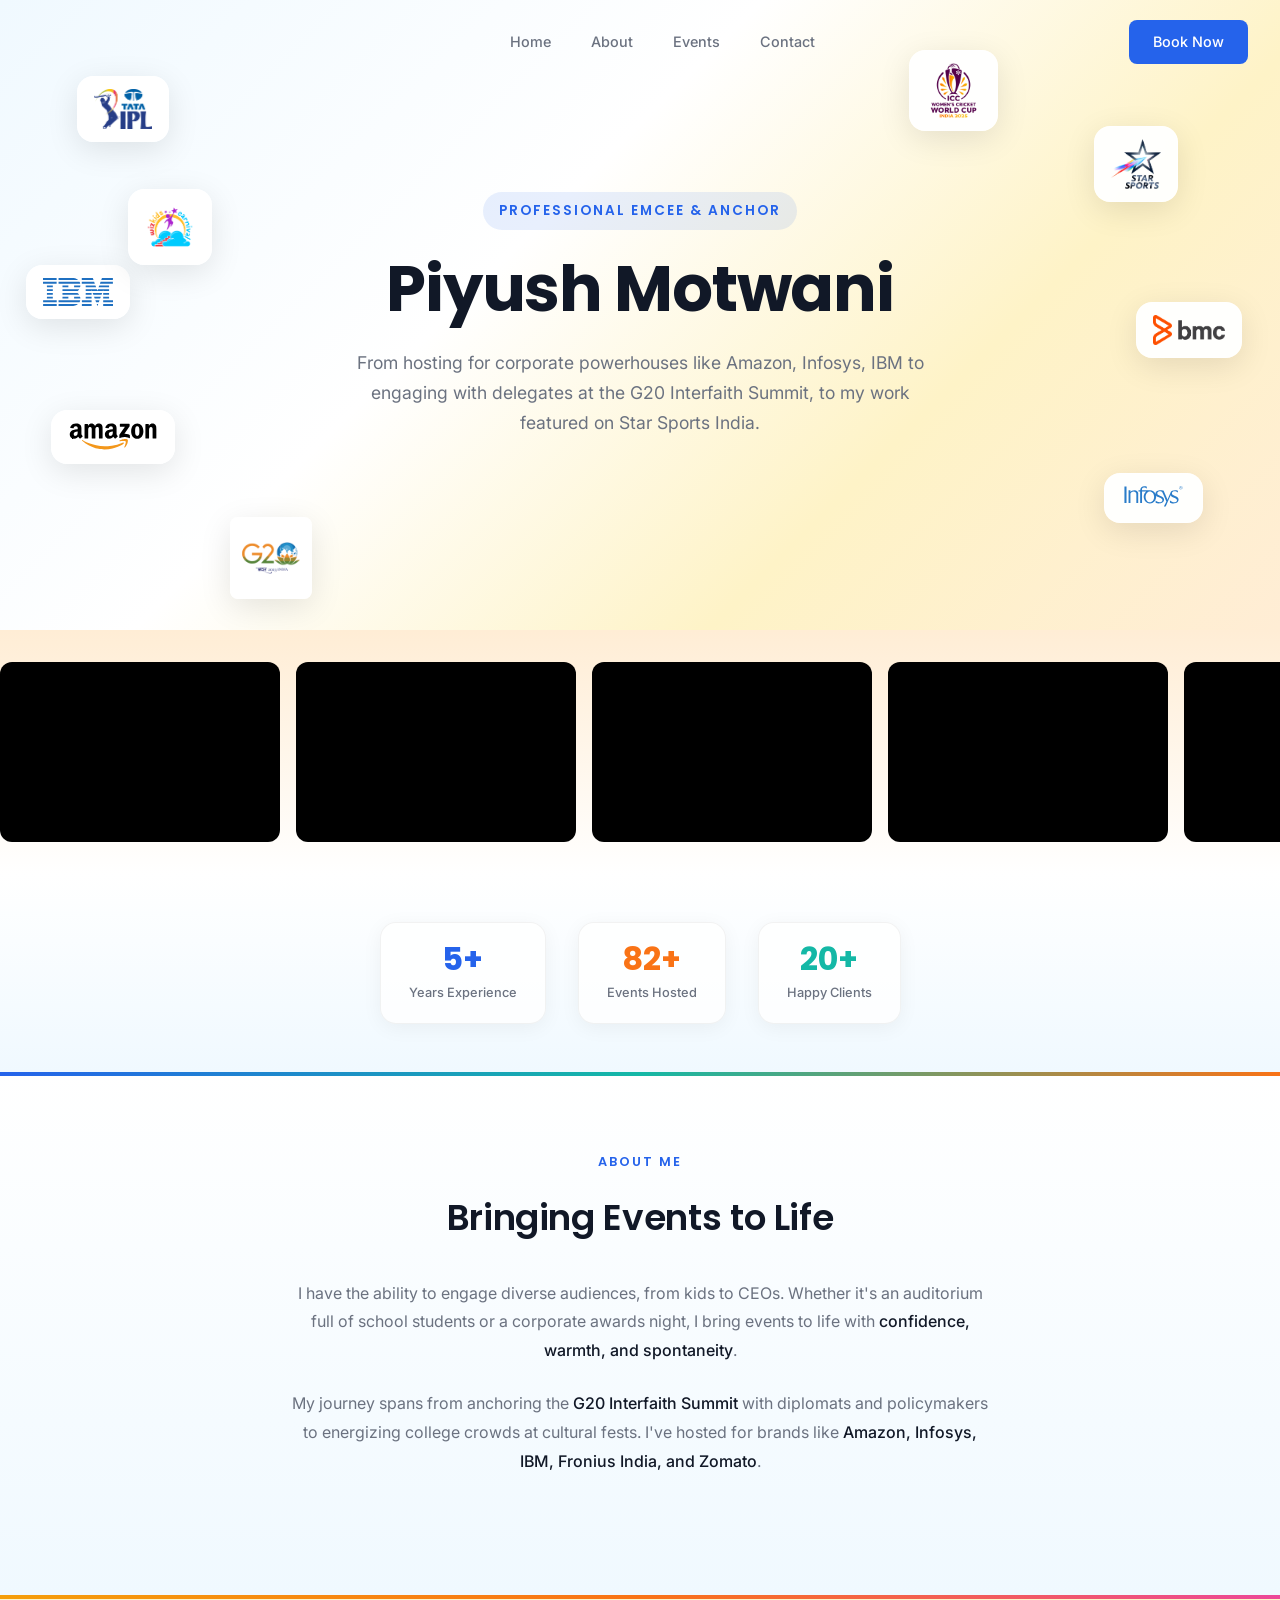
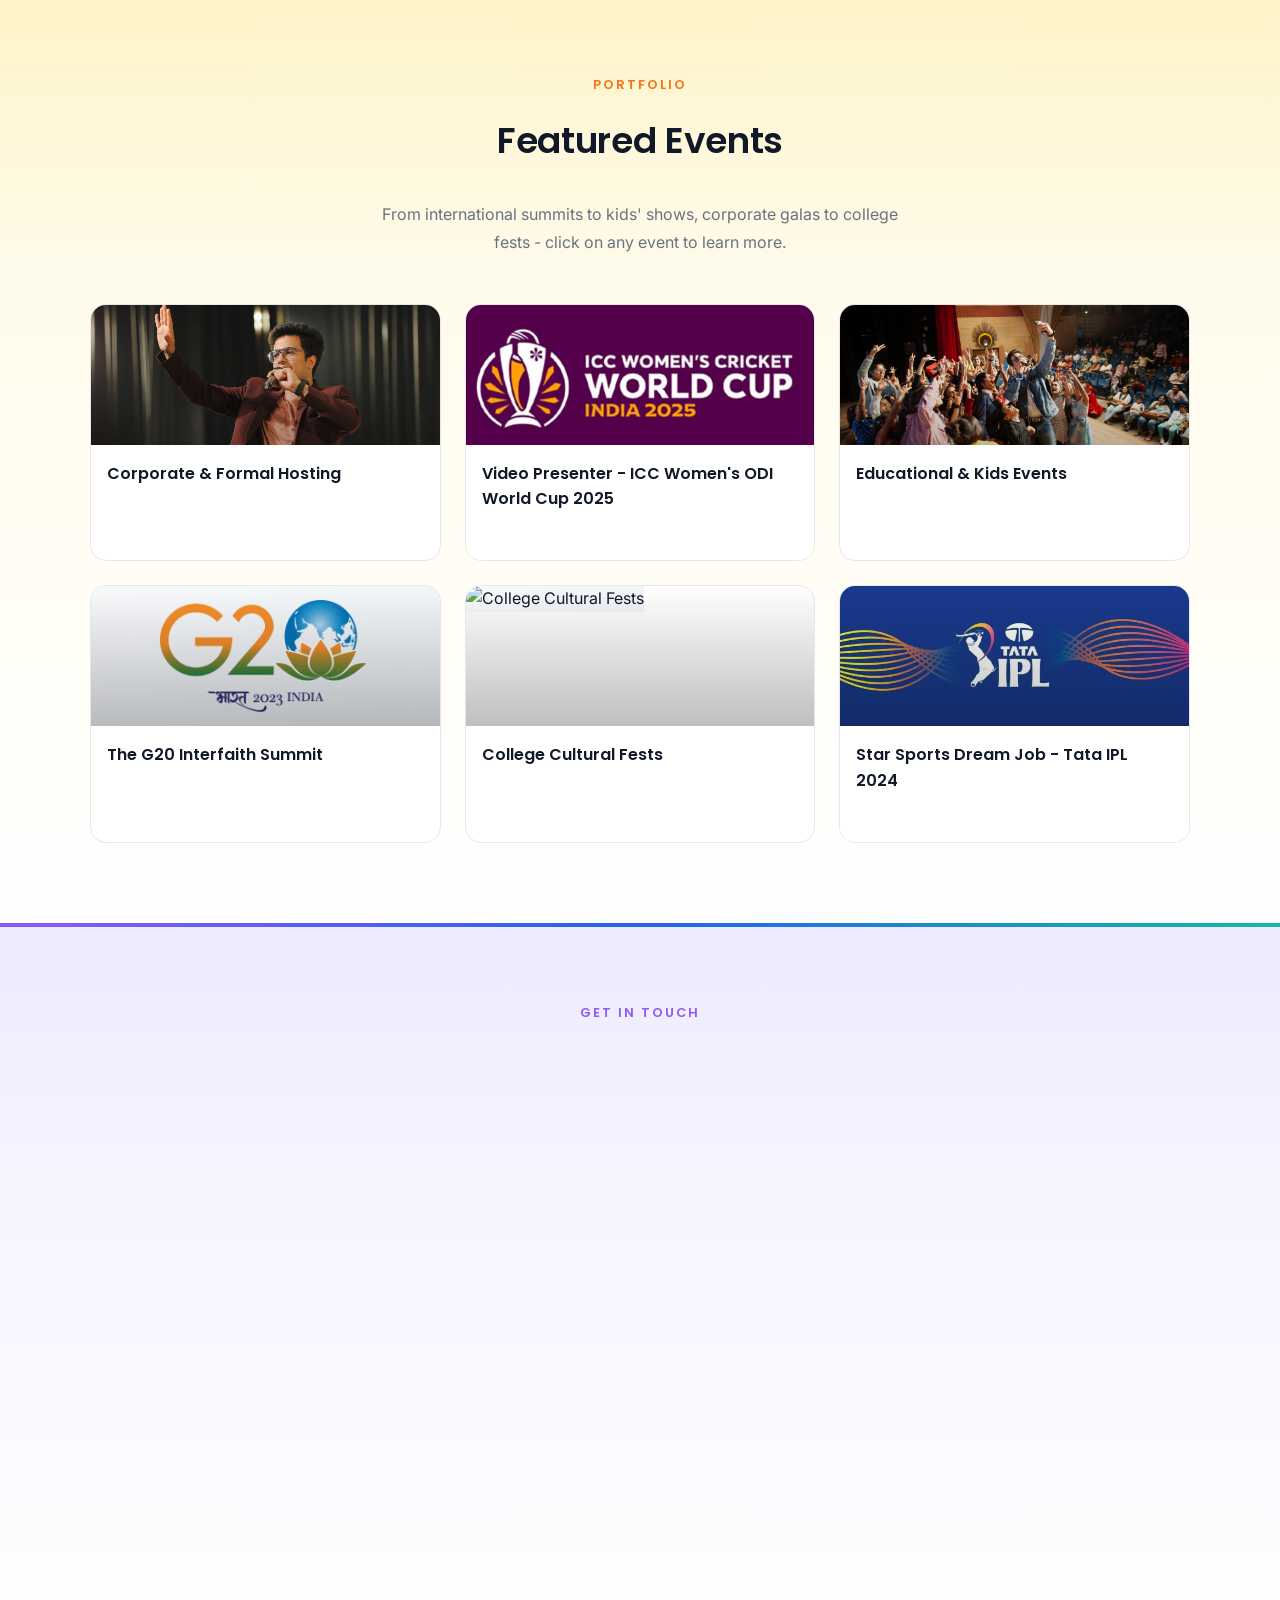
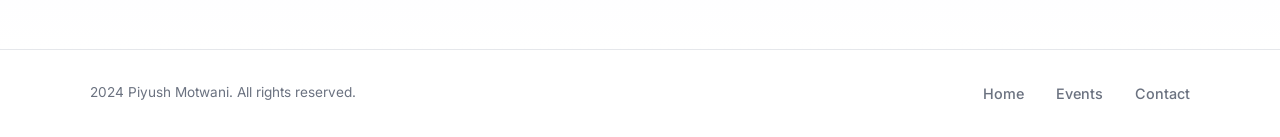
==== index.html @ 64f646f7 "Initial portfolio upload" ====
<!DOCTYPE html>
<html lang="en">

<head>
  <meta charset="UTF-8">
  <meta name="viewport" content="width=device-width, initial-scale=1.0">
  <title>Piyush Motwani | Professional Emcee & Anchor</title>
  <meta name="description"
    content="Dynamic anchor with 5+ years of experience hosting corporate events, international summits, sports broadcasts, and cultural shows.">
  <meta name="keywords" content="emcee, anchor, event host, corporate events, G20 Summit, Star Sports, Piyush Motwani">
  <link rel="preconnect" href="https://fonts.googleapis.com">
  <link rel="preconnect" href="https://fonts.gstatic.com" crossorigin>
  <link
    href="https://fonts.googleapis.com/css2?family=Poppins:wght@400;500;600;700&family=Inter:wght@400;500;600&display=swap"
    rel="stylesheet">
  <link rel="stylesheet" href="style.css">

</head>

<body>
  <!-- Navigation -->
  <nav id="nav">
    <a href="#" class="logo" id="navLogo">Piyush Motwani</a>
    <ul class="nav-links">
      <li><a href="#home">Home</a></li>
      <li><a href="#about">About</a></li>
      <li><a href="#events">Events</a></li>
      <li><a href="#contact">Contact</a></li>
    </ul>
    <a href="#contact" class="nav-cta">Book Now</a>
    <button class="mobile-menu-btn" id="mobileMenuBtn" aria-label="Toggle menu">
      <span></span>
      <span></span>
      <span></span>
    </button>
  </nav>

  <!-- Mobile Navigation -->
  <div class="mobile-nav" id="mobileNav">
    <button class="mobile-nav-close" id="mobileNavClose" aria-label="Close menu">&times;</button>
    <ul class="mobile-nav-links">
      <li><a href="#home">Home</a></li>
      <li><a href="#about">About</a></li>
      <li><a href="#events">Events</a></li>
      <li><a href="#contact">Contact</a></li>
      <li><a href="#contact" class="btn btn-primary" style="margin-top: 1rem;">Book Now</a></li>
    </ul>
  </div>

  <!-- Hero Section -->
  <section class="hero" id="home">

    <!-- Floating Logo Bubbles -->
    <div class="floating-bubbles">
      <div class="bubble bubble-1" data-tooltip="TATA IPL">
        <img src="home_logos/ipl.png" alt="IPL">
      </div>
      <div class="bubble bubble-2" data-tooltip="Star Sports">
        <img src="home_logos/star_sports.png.webp" alt="Star Sports">
      </div>
      <div class="bubble bubble-3" data-tooltip="Amazon">
        <img src="home_logos/logo-amazon.svg" alt="Amazon">
      </div>
      <div class="bubble bubble-4" data-tooltip="Infosys">
        <img src="home_logos/infosys-technologies-logo.svg" alt="Infosys">
      </div>
      <div class="bubble bubble-5" data-tooltip="IBM">
        <img src="home_logos/ibm.svg" alt="IBM">
      </div>
      <div class="bubble bubble-6" data-tooltip="ICC World Cup">
        <img src="home_logos/icc-womens-cricket-world-cup-logo.png" alt="ICC World Cup">
      </div>
      <div class="bubble bubble-7" data-tooltip="G20">
        <img src="home_logos/g20.png" alt="G20">
      </div>
      <div class="bubble bubble-8" data-tooltip="BMC Software">
        <img src="home_logos/bmc.png" alt="BMC">
      </div>
      <div class="bubble bubble-9" data-tooltip="Wizkids Carnival">
        <img src="home_logos/wizkidscarnival.png" alt="Wizkids Carnival">
      </div>
    </div>

    <div class="hero-content">
      <p class="hero-label">Professional Emcee & Anchor</p>
      <h1 class="hero-name">Piyush Motwani</h1>
      <p class="hero-tagline">From hosting for corporate powerhouses like Amazon, Infosys, IBM to engaging with
        delegates at the G20 Interfaith Summit, to my work featured on Star Sports India.</p>
    </div>
  </section>

  <!-- Video Carousel Section - Below Hero -->
  <section class="video-showcase animate-on-scroll" id="showcase">
    <div class="showcase-container">
      <div class="video-carousel" id="videoCarousel">
        <div class="video-track">
          <!-- Videos will be populated by JS -->
        </div>
      </div>
    </div>
  </section>

  <!-- Stats Section - Below Video Carousel -->
  <section class="stats-section animate-on-scroll" id="stats">
    <div class="stats-container">
      <div class="stat">
        <div class="stat-number" data-target="7" data-suffix="+">0</div>
        <div class="stat-label">Years Experience</div>
      </div>
      <div class="stat">
        <div class="stat-number" data-target="100" data-suffix="+">0</div>
        <div class="stat-label">Events Hosted</div>
      </div>
      <div class="stat">
        <div class="stat-number" data-target="25" data-suffix="+">0</div>
        <div class="stat-label">Happy Clients</div>
      </div>
    </div>
  </section>

  <!-- About Section -->
  <section class="about parallax-section" id="about">
    <div class="about-container">
      <p class="section-label animate-on-scroll">About Me</p>
      <h2 class="section-title animate-on-scroll">Bringing Events to Life</h2>

      <div class="about-content animate-on-scroll">
        <p>I have the ability to engage diverse audiences, from kids to CEOs. Whether it's an auditorium full of school
          students or a corporate awards night, I bring events to life with <span class="highlight">confidence, warmth,
            and spontaneity</span>.</p>
        <p>My journey spans from anchoring the <span class="highlight">G20 Interfaith Summit</span> with diplomats and
          policymakers to energizing college crowds at cultural fests. I've hosted for brands like <span
            class="highlight">Amazon, Infosys, IBM, Fronius India, and Zomato</span>.</p>
      </div>

    </div>
  </section>

  <!-- Events Section -->
  <section class="events parallax-section" id="events">
    <div class="events-container">
      <div class="events-header animate-on-scroll">
        <p class="section-label">Portfolio</p>
        <h2 class="section-title">Featured Events</h2>
        <p class="events-description">From international summits to kids' shows, corporate galas to college fests -
          click on any event to learn more.</p>
      </div>

      <div class="events-grid animate-on-scroll" id="eventsGrid">
        <!-- Event cards populated by JS -->
      </div>
    </div>
  </section>

  <!-- Contact Section -->
  <section class="contact parallax-section" id="contact">
    <div class="contact-container">
      <div class="contact-center">
        <p class="section-label animate-on-scroll">Get In Touch</p>
        <h2 class="section-title animate-on-scroll">Let's Make Your Next Event Unforgettable</h2>
        <p class="contact-description animate-on-scroll">Looking for an energetic and professional anchor for your next
          event? Whether it's a corporate gala, product launch, college fest, or kids' show - I'd love to hear from you.
        </p>
        <p class="contact-response-time animate-on-scroll scale-up">I'll reach back in less than 12 hours!</p>

        <div class="contact-cards animate-on-scroll">
          <a href="mailto:realpiyushmotwani@gmail.com" class="contact-card card-shine scale-up stagger-1">
            <div class="contact-card-icon email-icon">
              <svg width="24" height="24" viewBox="0 0 24 24" fill="none" stroke="currentColor" stroke-width="2">
                <path d="M4 4h16c1.1 0 2 .9 2 2v12c0 1.1-.9 2-2 2H4c-1.1 0-2-.9-2-2V6c0-1.1.9-2 2-2z"></path>
                <polyline points="22,6 12,13 2,6"></polyline>
              </svg>
            </div>
            <div class="contact-card-text">
              <span class="contact-card-label">Email</span>
              <span class="contact-card-value">realpiyushmotwani@gmail.com</span>
            </div>
          </a>
          <a href="https://instagram.com/realpiyushmotwani" target="_blank" rel="noopener noreferrer"
            class="contact-card card-shine scale-up stagger-2">
            <div class="contact-card-icon instagram-icon">
              <svg width="24" height="24" viewBox="0 0 24 24" fill="none" stroke="currentColor" stroke-width="2">
                <rect x="2" y="2" width="20" height="20" rx="5" ry="5"></rect>
                <path d="M16 11.37A4 4 0 1 1 12.63 8 4 4 0 0 1 16 11.37z"></path>
                <line x1="17.5" y1="6.5" x2="17.51" y2="6.5"></line>
              </svg>
            </div>
            <div class="contact-card-text">
              <span class="contact-card-label">Instagram</span>
              <span class="contact-card-value">@realpiyushmotwani</span>
            </div>
          </a>
          <a href="https://linkedin.com/in/piyushmotwani" target="_blank" rel="noopener noreferrer"
            class="contact-card card-shine scale-up stagger-3">
            <div class="contact-card-icon linkedin-icon">
              <svg width="24" height="24" viewBox="0 0 24 24" fill="none" stroke="currentColor" stroke-width="2">
                <path d="M16 8a6 6 0 0 1 6 6v7h-4v-7a2 2 0 0 0-2-2 2 2 0 0 0-2 2v7h-4v-7a6 6 0 0 1 6-6z"></path>
                <rect x="2" y="9" width="4" height="12"></rect>
                <circle cx="4" cy="4" r="2"></circle>
              </svg>
            </div>
            <div class="contact-card-text">
              <span class="contact-card-label">LinkedIn</span>
              <span class="contact-card-value">Piyush Motwani</span>
            </div>
          </a>
        </div>

        <a href="mailto:realpiyushmotwani@gmail.com" class="contact-main-cta animate-on-scroll scale-up">
          <span>Book Me For Your Next Event</span>
          <svg width="20" height="20" viewBox="0 0 24 24" fill="none" stroke="currentColor" stroke-width="2">
            <path d="M5 12h14M12 5l7 7-7 7" />
          </svg>
        </a>
      </div>
    </div>
  </section>

  <!-- Footer -->
  <footer>
    <div class="footer-content">
      <p class="copyright">2024 Piyush Motwani. All rights reserved.</p>
      <div class="footer-links">
        <a href="#home">Home</a>
        <a href="#events">Events</a>
        <a href="#contact">Contact</a>
      </div>
    </div>
  </footer>

  <script src="script.js"></script>

</body>

</html>
---- style.css ----
* {
  margin: 0;
  padding: 0;
  box-sizing: border-box;
}

:root {
  --bg: #ffffff;
  --bg-card: #ffffff;
  --text: #111827;
  --text-muted: #6b7280;
  --primary: #2563eb;
  --primary-dark: #1d4ed8;
  --primary-light: rgba(37, 99, 235, 0.1);
  --accent: #f97316;
  --accent-light: rgba(249, 115, 22, 0.1);
  --border: #e5e7eb;
  --teal: #14b8a6;
  --teal-light: rgba(20, 184, 166, 0.1);
  --gold: #f59e0b;
  --purple: #8b5cf6;
  --purple-light: rgba(139, 92, 246, 0.1);
  --pink: #ec4899;
  --green: #10b981;
}

html {
  scroll-behavior: smooth;
}

body {
  font-family: 'Inter', sans-serif;
  background: var(--bg);
  color: var(--text);
  line-height: 1.6;
  overflow-x: hidden;
}

h1,
h2,
h3,
h4 {
  font-family: 'Poppins', sans-serif;
  font-weight: 600;
}

/* Navigation */
nav {
  position: fixed;
  top: 0;
  left: 0;
  right: 0;
  z-index: 100;
  padding: 1.25rem 2rem;
  display: flex;
  justify-content: space-between;
  align-items: center;
  transition: background 0.3s ease, box-shadow 0.3s ease;
}

nav.scrolled {
  background: rgba(255, 255, 255, 0.98);
  box-shadow: 0 1px 0 var(--border);
}

.logo {
  font-family: 'Poppins', sans-serif;
  font-size: clamp(1rem, 2.5vw, 1.35rem);
  font-weight: 600;
  color: var(--text);
  text-decoration: none;
  letter-spacing: -0.01em;
  opacity: 0;
  transition: opacity 0.3s ease;
  pointer-events: none;
  white-space: nowrap;
}

.logo.visible {
  opacity: 1;
  pointer-events: auto;
}

.nav-links {
  display: flex;
  gap: 2.5rem;
  list-style: none;
}

.nav-links a {
  color: var(--text-muted);
  text-decoration: none;
  font-size: 0.9rem;
  font-weight: 500;
  transition: color 0.3s ease;
}

.nav-links a:hover {
  color: var(--primary);
}

.nav-cta {
  background: var(--primary);
  color: #ffffff;
  padding: 0.65rem 1.5rem;
  border-radius: 8px;
  text-decoration: none;
  font-weight: 500;
  font-size: 0.9rem;
  transition: background 0.3s ease, transform 0.2s ease;
}

.nav-cta:hover {
  background: var(--primary-dark);
  transform: translateY(-1px);
}

.mobile-menu-btn {
  display: none;
  background: none;
  border: none;
  cursor: pointer;
  flex-direction: column;
  gap: 5px;
}

.mobile-menu-btn span {
  width: 24px;
  height: 2px;
  background: var(--text);
  transition: all 0.3s ease;
}

/* Floating Bubbles */
.floating-bubbles {
  position: absolute;
  inset: 0;
  overflow: hidden;
  z-index: 5;
}

.bubble {
  position: absolute;
  background: rgba(255, 255, 255, 0.95);
  border-radius: 16px;
  padding: 0.75rem 1rem;
  box-shadow: 0 8px 32px rgba(0, 0, 0, 0.1);
  border: 1px solid rgba(255, 255, 255, 0.8);
  animation: float 6s ease-in-out infinite;
  backdrop-filter: blur(10px);
  display: flex;
  align-items: center;
  justify-content: center;
  pointer-events: auto;
  cursor: pointer;
  transition: transform 0.4s cubic-bezier(0.34, 1.56, 0.64, 1),
    box-shadow 0.3s ease,
    background 0.3s ease;
}

.bubble::before {
  content: '';
  position: absolute;
  inset: -4px;
  border-radius: 20px;
  background: transparent;
  opacity: 0;
  transition: opacity 0.3s ease, transform 0.3s ease;
  z-index: -1;
}

.bubble:hover {
  animation-play-state: paused;
}

.bubble-1:hover,
.bubble-4:hover,
.bubble-7:hover {
  transform: scale(1.15) translateY(-5px);
  box-shadow: 0 0 30px rgba(37, 99, 235, 0.4),
    0 0 60px rgba(37, 99, 235, 0.2),
    0 20px 40px rgba(0, 0, 0, 0.1);
  background: rgba(255, 255, 255, 1);
}

.bubble-1:hover::before,
.bubble-4:hover::before,
.bubble-7:hover::before {
  opacity: 1;
  background: linear-gradient(135deg, rgba(37, 99, 235, 0.3), rgba(20, 184, 166, 0.3));
  animation: pulseGlow 1.5s ease-in-out infinite;
}

.bubble-2:hover,
.bubble-5:hover,
.bubble-8:hover {
  transform: scale(1.2) rotate(5deg) translateY(-10px);
  box-shadow: 0 25px 50px rgba(249, 115, 22, 0.3),
    0 15px 30px rgba(0, 0, 0, 0.1);
  background: rgba(255, 255, 255, 1);
}

.bubble-3:hover,
.bubble-9:hover {
  transform: translateX(15px) scale(1.1);
  box-shadow: -10px 10px 40px rgba(139, 92, 246, 0.3),
    0 20px 40px rgba(0, 0, 0, 0.1);
  background: rgba(255, 255, 255, 1);
}

.bubble-6:hover {
  transform: scale(1.25) translateY(-15px);
  box-shadow: 0 0 40px rgba(236, 72, 153, 0.4),
    0 0 80px rgba(236, 72, 153, 0.2),
    0 30px 50px rgba(0, 0, 0, 0.15);
  background: rgba(255, 255, 255, 1);
}

@keyframes pulseGlow {

  0%,
  100% {
    transform: scale(1);
    opacity: 0.6;
  }

  50% {
    transform: scale(1.1);
    opacity: 0.8;
  }
}

.bubble img {
  height: 32px;
  width: auto;
  max-width: 80px;
  object-fit: contain;
  transition: transform 0.3s ease, filter 0.3s ease;
}

.bubble:hover img {
  transform: scale(1.05);
  filter: brightness(1.1) contrast(1.05);
}

.bubble[data-tooltip]::after {
  content: attr(data-tooltip);
  position: absolute;
  bottom: -35px;
  left: 50%;
  transform: translateX(-50%) translateY(5px);
  background: var(--text);
  color: #ffffff;
  padding: 0.4rem 0.75rem;
  border-radius: 6px;
  font-family: 'Poppins', sans-serif;
  font-size: 0.7rem;
  font-weight: 500;
  white-space: nowrap;
  opacity: 0;
  visibility: hidden;
  transition: opacity 0.3s ease, transform 0.3s ease;
  z-index: 100;
  box-shadow: 0 4px 12px rgba(0, 0, 0, 0.15);
}

.bubble[data-tooltip]:hover::after {
  opacity: 1;
  visibility: visible;
  transform: translateX(-50%) translateY(0);
}

.bubble-1 {
  top: 12%;
  left: 6%;
  animation-delay: 0s;
}

.bubble-1 img {
  height: 40px;
  max-width: 90px;
}

.bubble-2 {
  top: 20%;
  right: 8%;
  animation-delay: 1s;
}

.bubble-2 img {
  height: 50px;
  max-width: 70px;
}

.bubble-3 {
  top: 65%;
  left: 4%;
  animation-delay: 2s;
}

.bubble-3 img {
  height: 28px;
  max-width: 90px;
}

.bubble-4 {
  top: 75%;
  right: 6%;
  animation-delay: 0.5s;
}

.bubble-4 img {
  height: 24px;
  max-width: 85px;
}

.bubble-5 {
  top: 42%;
  left: 2%;
  animation-delay: 1.5s;
}

.bubble-5 img {
  height: 28px;
  max-width: 70px;
}

.bubble-6 {
  top: 8%;
  right: 22%;
  animation-delay: 2.5s;
}

.bubble-6 img {
  height: 55px;
  max-width: 60px;
}

.bubble-7 {
  top: 82%;
  left: 18%;
  padding: 0.5rem;
  border-radius: 8px;
  animation-delay: 3s;
}

.bubble-7 img {
  height: 64px;
  max-width: 100px;
}

.bubble-8 {
  top: 48%;
  right: 3%;
  animation-delay: 3.5s;
}

.bubble-8 img {
  height: 30px;
  max-width: 100px;
}

.bubble-9 {
  top: 30%;
  left: 10%;
  animation-delay: 4s;
}

.bubble-9 img {
  height: 50px;
  max-width: 60px;
}

@keyframes float {

  0%,
  100% {
    transform: translateY(0px) rotate(0deg);
  }

  25% {
    transform: translateY(-12px) rotate(1deg);
  }

  50% {
    transform: translateY(-6px) rotate(-1deg);
  }

  75% {
    transform: translateY(-18px) rotate(1deg);
  }
}

/* Hero Section */
.hero {
  min-height: 70vh;
  display: flex;
  align-items: center;
  justify-content: center;
  position: relative;
  overflow: hidden;
  padding: 2rem;
  background: linear-gradient(135deg, #f0f9ff 0%, #ffffff 40%, #fef3c7 70%, #ffedd5 100%);
}

.hero-content {
  text-align: center;
  z-index: 10;
  position: relative;
  max-width: 800px;
}

.hero-label {
  animation: fadeSlideUp 0.8s ease forwards;
  animation-delay: 0.2s;
  opacity: 0;
}

.hero-name {
  animation: fadeSlideUp 0.8s ease forwards;
  animation-delay: 0.4s;
  opacity: 0;
}

.hero-tagline {
  animation: fadeSlideUp 0.8s ease forwards;
  animation-delay: 0.6s;
  opacity: 0;
}

@keyframes fadeSlideUp {
  from {
    opacity: 0;
    transform: translateY(30px);
  }

  to {
    opacity: 1;
    transform: translateY(0);
  }
}

.hero-label {
  color: var(--primary);
  font-family: 'Poppins', sans-serif;
  font-size: 0.85rem;
  font-weight: 600;
  letter-spacing: 2px;
  text-transform: uppercase;
  margin-bottom: 1.5rem;
  display: inline-block;
  background: var(--primary-light);
  padding: 0.5rem 1rem;
  border-radius: 30px;
}

.hero-name {
  font-size: clamp(2rem, 6vw, 4rem);
  font-weight: 700;
  line-height: 1.1;
  margin-bottom: 1.5rem;
  color: var(--text);
  letter-spacing: -0.02em;
}

.hero-tagline {
  font-size: clamp(0.9rem, 2vw, 1.1rem);
  color: var(--text-muted);
  max-width: 580px;
  margin: 0 auto;
  line-height: 1.7;
}

/* Video Showcase Carousel Section */
.video-showcase {
  padding: 2rem 0;
  background: linear-gradient(180deg, #ffedd5 0%, #ffffff 100%);
  overflow: hidden;
  position: relative;
}

.showcase-container {
  width: 100%;
  overflow: hidden;
}

.video-carousel {
  width: 100%;
  overflow: hidden;
  position: relative;
}

.video-track {
  display: flex;
  animation: scrollVideos 30s linear infinite;
  width: max-content;
  gap: 1rem;
}

.video-track:hover {
  animation-play-state: paused;
}

.video-item {
  flex-shrink: 0;
  width: 280px;
  height: 180px;
  border-radius: 12px;
  overflow: hidden;
  position: relative;
  background: #000;
}

.video-item video {
  width: 100%;
  height: 100%;
  object-fit: cover;
}

.video-item iframe {
  width: 100%;
  height: 100%;
  border: none;
  pointer-events: none;
}

/* Video Placeholder Styles */
.video-placeholder {
  width: 100%;
  height: 100%;
  display: flex;
  align-items: center;
  justify-content: center;
  background: linear-gradient(135deg, #1a1a2e 0%, #16213e 50%, #0f3460 100%);
  position: relative;
  overflow: hidden;
}

.video-placeholder::before {
  content: '';
  position: absolute;
  top: -50%;
  left: -50%;
  width: 200%;
  height: 200%;
  background: conic-gradient(from 0deg, transparent, rgba(99, 102, 241, 0.1), transparent 30%);
  animation: rotatePlaceholder 8s linear infinite;
}

@keyframes rotatePlaceholder {
  100% {
    transform: rotate(360deg);
  }
}

.placeholder-content {
  position: relative;
  z-index: 1;
  display: flex;
  flex-direction: column;
  align-items: center;
  gap: 0.5rem;
  color: rgba(255, 255, 255, 0.6);
}

.placeholder-content svg {
  opacity: 0.5;
  color: rgba(99, 102, 241, 0.8);
}

.placeholder-content span {
  font-family: 'Poppins', sans-serif;
  font-weight: 600;
  font-size: 0.9rem;
}

.placeholder-content small {
  font-size: 0.65rem;
  opacity: 0.5;
  max-width: 200px;
  text-align: center;
  word-break: break-all;
}

/* Video wrapper to hide YouTube branding */
.video-wrapper {
  position: relative;
  width: 100%;
  height: 100%;
  overflow: hidden;
}

.video-wrapper iframe {
  position: absolute;
  top: 50%;
  left: 50%;
  width: 140%;
  height: 140%;
  transform: translate(-50%, -50%);
  pointer-events: none;
}

@keyframes scrollVideos {
  0% {
    transform: translateX(0);
  }

  100% {
    transform: translateX(-50%);
  }
}

/* Stats Section */
.stats-section {
  padding: 3rem 2rem;
  background: linear-gradient(180deg, #ffffff 0%, #f0f9ff 100%);
}

.stats-container {
  display: flex;
  justify-content: center;
  gap: 2rem;
  flex-wrap: wrap;
  max-width: 900px;
  margin: 0 auto;
}

.stat {
  text-align: center;
  background: rgba(255, 255, 255, 0.8);
  padding: 1.25rem 1.75rem;
  border-radius: 16px;
  border: 1px solid rgba(0, 0, 0, 0.05);
  box-shadow: 0 4px 20px rgba(0, 0, 0, 0.05);
  transition: transform 0.4s cubic-bezier(0.34, 1.56, 0.64, 1),
    box-shadow 0.3s ease,
    border-color 0.3s ease;
  cursor: default;
  min-width: 140px;
}

.stat:hover {
  transform: translateY(-8px) scale(1.02);
  box-shadow: 0 20px 40px rgba(0, 0, 0, 0.1);
  border-color: var(--primary);
}

.stat:nth-child(2):hover {
  border-color: var(--accent);
}

.stat:nth-child(3):hover {
  border-color: var(--teal);
}

.stat-number {
  font-family: 'Poppins', sans-serif;
  font-size: 2rem;
  font-weight: 700;
  color: var(--primary);
  line-height: 1;
}

.stat:nth-child(2) .stat-number {
  color: var(--accent);
}

.stat:nth-child(3) .stat-number {
  color: var(--teal);
}

.stat-label {
  font-size: 0.8rem;
  color: var(--text-muted);
  margin-top: 0.5rem;
  font-weight: 500;
}

/* About Section */
.about {
  padding: 5rem 2rem;
  background: linear-gradient(180deg, #ffffff 0%, #f0f9ff 100%);
  position: relative;
}

.about::before {
  content: '';
  position: absolute;
  top: 0;
  left: 0;
  right: 0;
  height: 4px;
  background: linear-gradient(90deg, var(--primary), var(--teal), var(--accent));
}

.about-container {
  max-width: 900px;
  margin: 0 auto;
  text-align: center;
}

.section-label {
  color: var(--primary);
  font-family: 'Poppins', sans-serif;
  font-size: 0.8rem;
  font-weight: 600;
  letter-spacing: 2px;
  text-transform: uppercase;
  margin-bottom: 1rem;
}

.section-title {
  font-size: clamp(1.5rem, 4vw, 2.25rem);
  font-weight: 600;
  margin-bottom: 2rem;
  color: var(--text);
  letter-spacing: -0.01em;
}

.about-content {
  max-width: 700px;
  margin: 0 auto 2.5rem;
}

.about-content p {
  color: var(--text-muted);
  margin-bottom: 1.5rem;
  font-size: 1rem;
  line-height: 1.8;
}

.about-content .highlight {
  color: var(--text);
  font-weight: 500;
}

.about-badges {
  display: flex;
  justify-content: center;
  gap: 1rem;
  flex-wrap: wrap;
  margin-top: 2rem;
}

.badge {
  display: flex;
  align-items: center;
  gap: 0.5rem;
  padding: 0.75rem 1.25rem;
  border-radius: 50px;
  font-family: 'Poppins', sans-serif;
  font-size: 0.85rem;
  font-weight: 600;
  transition: transform 0.4s cubic-bezier(0.34, 1.56, 0.64, 1),
    box-shadow 0.3s ease;
  cursor: default;
}

.badge:hover {
  transform: translateY(-5px) scale(1.05);
}

.badge-blue:hover {
  box-shadow: 0 10px 30px rgba(37, 99, 235, 0.3);
}

.badge-orange:hover {
  box-shadow: 0 10px 30px rgba(249, 115, 22, 0.3);
}

.badge-teal:hover {
  box-shadow: 0 10px 30px rgba(20, 184, 166, 0.3);
}

.badge-icon {
  display: flex;
  align-items: center;
  justify-content: center;
}

.badge-icon svg {
  width: 18px;
  height: 18px;
}

.badge-blue {
  background: var(--primary-light);
  color: var(--primary);
}

.badge-blue .badge-icon {
  color: var(--primary);
}

.badge-orange {
  background: var(--accent-light);
  color: #c2410c;
}

.badge-orange .badge-icon {
  color: var(--accent);
}

.badge-teal {
  background: var(--teal-light);
  color: #0f766e;
}

.badge-teal .badge-icon {
  color: var(--teal);
}

/* Events Section */
.events {
  padding: 5rem 2rem;
  background: linear-gradient(180deg, #fef3c7 0%, #fffbeb 30%, #ffffff 100%);
  position: relative;
}

.events::before {
  content: '';
  position: absolute;
  top: 0;
  left: 0;
  right: 0;
  height: 4px;
  background: linear-gradient(90deg, var(--gold), var(--accent), var(--pink));
}

.events-container {
  max-width: 1100px;
  margin: 0 auto;
}

.events-header {
  text-align: center;
  margin-bottom: 3rem;
}

.events-header .section-label {
  color: var(--accent);
}

.events-description {
  color: var(--text-muted);
  max-width: 550px;
  margin: 0 auto;
  line-height: 1.7;
}

.events-grid {
  display: grid;
  grid-template-columns: repeat(3, 1fr);
  gap: 1.5rem;
}

.event-card {
  background: var(--bg-card);
  border: 1px solid var(--border);
  border-radius: 16px;
  overflow: hidden;
  cursor: pointer;
  transition: transform 0.5s cubic-bezier(0.34, 1.56, 0.64, 1),
    border-color 0.3s ease,
    box-shadow 0.4s ease;
  text-decoration: none;
  color: inherit;
  display: block;
  position: relative;
}

.event-card::before {
  content: '';
  position: absolute;
  top: 0;
  left: 0;
  right: 0;
  height: 4px;
  background: linear-gradient(90deg, var(--primary), var(--accent));
  transform: scaleX(0);
  transform-origin: left;
  transition: transform 0.4s cubic-bezier(0.34, 1.56, 0.64, 1);
  z-index: 10;
  border-radius: 16px 16px 0 0;
}

/* Enhanced card glow on hover */
.event-card::after {
  content: '';
  position: absolute;
  inset: -2px;
  border-radius: 18px;
  background: linear-gradient(135deg, rgba(249, 115, 22, 0.5), rgba(37, 99, 235, 0.5));
  opacity: 0;
  z-index: -1;
  transition: opacity 0.4s ease;
  filter: blur(15px);
}

.event-card:hover {
  transform: translateY(-12px) scale(1.02);
  border-color: transparent;
  box-shadow: 0 25px 50px rgba(0, 0, 0, 0.15),
    0 0 40px rgba(249, 115, 22, 0.15);
}

.event-card:hover::before {
  transform: scaleX(1);
}

.event-card:hover::after {
  opacity: 1;
}

.event-image {
  width: 100%;
  height: 100%;
  object-fit: cover;
  background: linear-gradient(135deg, #f8fafc, #f1f5f9);
  transition: transform 0.6s cubic-bezier(0.34, 1.56, 0.64, 1);
}

.event-card:hover .event-image {
  transform: scale(1.05);
}

.event-content {
  position: relative;
  background: var(--bg-card);
  padding: 1rem;
}

.event-title {
  font-family: 'Poppins', sans-serif;
  font-size: 1rem;
  font-weight: 600;
  margin-bottom: 0.75rem;
  color: var(--text);
  transition: color 0.3s ease;
}

.event-card:hover .event-title {
  color: var(--accent);
}

.event-arrow {
  display: flex;
  align-items: center;
  gap: 0.5rem;
  color: var(--accent);
  font-size: 0.8rem;
  font-weight: 500;
  opacity: 0;
  transition: opacity 0.3s ease, transform 0.3s ease;
}

.event-card:hover .event-arrow {
  opacity: 1;
  transform: translateX(4px);
}

/* Contact Section */
.contact {
  padding: 5rem 2rem;
  background: linear-gradient(180deg, #ede9fe 0%, #f5f3ff 30%, #ffffff 100%);
  position: relative;
}

.contact::before {
  content: '';
  position: absolute;
  top: 0;
  left: 0;
  right: 0;
  height: 4px;
  background: linear-gradient(90deg, var(--purple), var(--primary), var(--teal));
}

.contact-container {
  max-width: 800px;
  margin: 0 auto;
}

.contact-center {
  text-align: center;
}

.contact-center .section-label {
  color: var(--purple);
}

.contact-description {
  color: var(--text-muted);
  margin-bottom: 1rem;
  line-height: 1.7;
  max-width: 600px;
  margin-left: auto;
  margin-right: auto;
}

.contact-response-time {
  color: var(--primary);
  font-family: 'Poppins', sans-serif;
  font-weight: 600;
  font-size: 1rem;
  margin-bottom: 2rem;
  padding: 0.75rem 1.5rem;
  background: var(--primary-light);
  border-radius: 50px;
  display: inline-block;
}

.contact-cards {
  display: flex;
  justify-content: center;
  gap: 1rem;
  margin-bottom: 2rem;
  flex-wrap: wrap;
}

.contact-card {
  display: flex;
  align-items: center;
  gap: 1rem;
  padding: 1rem 1.25rem;
  background: #ffffff;
  border: 1px solid var(--border);
  border-radius: 12px;
  text-decoration: none;
  color: inherit;
  transition: transform 0.4s cubic-bezier(0.34, 1.56, 0.64, 1),
    box-shadow 0.3s ease,
    border-color 0.3s ease;
  min-width: 200px;
  position: relative;
  overflow: hidden;
}

.contact-card::after {
  content: '';
  position: absolute;
  top: 0;
  left: -100%;
  width: 100%;
  height: 100%;
  background: linear-gradient(90deg, transparent, rgba(255, 255, 255, 0.4), transparent);
  transition: left 0.5s ease;
}

.contact-card:hover {
  transform: translateY(-6px) scale(1.02);
  box-shadow: 0 20px 40px rgba(0, 0, 0, 0.12);
}

.contact-card:hover::after {
  left: 100%;
}

.contact-card-icon {
  width: 44px;
  height: 44px;
  border-radius: 12px;
  display: flex;
  align-items: center;
  justify-content: center;
  flex-shrink: 0;
}

.email-icon {
  background: var(--primary-light);
  color: var(--primary);
}

.instagram-icon {
  background: linear-gradient(135deg, #fce7f3, #fdf2f8);
  color: #db2777;
}

.linkedin-icon {
  background: var(--primary-light);
  color: var(--primary);
}

.contact-card:hover .email-icon {
  background: var(--primary);
  color: #ffffff;
}

.contact-card:hover .instagram-icon {
  background: linear-gradient(135deg, #ec4899, #db2777);
  color: #ffffff;
}

.contact-card:hover .linkedin-icon {
  background: var(--primary);
  color: #ffffff;
}

.contact-card-text {
  display: flex;
  flex-direction: column;
  text-align: left;
}

.contact-card-label {
  font-size: 0.7rem;
  color: var(--text-muted);
  font-weight: 500;
}

.contact-card-value {
  font-family: 'Poppins', sans-serif;
  font-size: 0.85rem;
  font-weight: 600;
  color: var(--text);
}

.contact-main-cta {
  display: inline-flex;
  align-items: center;
  gap: 0.75rem;
  background: linear-gradient(135deg, var(--primary) 0%, var(--primary-dark) 100%);
  color: #ffffff;
  padding: 1rem 2rem;
  border-radius: 50px;
  text-decoration: none;
  font-family: 'Poppins', sans-serif;
  font-size: 0.95rem;
  font-weight: 600;
  transition: transform 0.4s cubic-bezier(0.34, 1.56, 0.64, 1),
    box-shadow 0.3s ease;
  box-shadow: 0 4px 20px rgba(37, 99, 235, 0.3);
  position: relative;
  overflow: hidden;
}

.contact-main-cta::before {
  content: '';
  position: absolute;
  top: 0;
  left: -100%;
  width: 100%;
  height: 100%;
  background: linear-gradient(90deg, transparent, rgba(255, 255, 255, 0.3), transparent);
  transition: left 0.6s ease;
}

.contact-main-cta:hover {
  transform: translateY(-5px) scale(1.03);
  box-shadow: 0 15px 40px rgba(37, 99, 235, 0.45);
}

.contact-main-cta:hover::before {
  left: 100%;
}

.contact-main-cta svg {
  transition: transform 0.3s ease;
}

.contact-main-cta:hover svg {
  transform: translateX(4px);
}

/* Footer */
footer {
  padding: 2rem;
  border-top: 1px solid var(--border);
  background: var(--bg);
}

.footer-content {
  max-width: 1100px;
  margin: 0 auto;
  display: flex;
  justify-content: space-between;
  align-items: center;
  flex-wrap: wrap;
  gap: 1rem;
}

.footer-links {
  display: flex;
  gap: 2rem;
}

.footer-links a {
  color: var(--text-muted);
  text-decoration: none;
  font-size: 0.9rem;
  font-weight: 500;
  transition: color 0.3s ease;
}

.footer-links a:hover {
  color: var(--primary);
}

.copyright {
  color: var(--text-muted);
  font-size: 0.85rem;
}

/* Mobile Navigation */
.mobile-nav {
  position: fixed;
  top: 0;
  right: -100%;
  width: 280px;
  height: 100vh;
  background: var(--bg);
  border-left: 1px solid var(--border);
  z-index: 200;
  padding: 5rem 2rem 2rem;
  transition: right 0.3s ease;
  box-shadow: -10px 0 30px rgba(0, 0, 0, 0.1);
}

.mobile-nav.active {
  right: 0;
}

.mobile-nav-links {
  list-style: none;
  display: flex;
  flex-direction: column;
  gap: 1.5rem;
}

.mobile-nav-links a {
  color: var(--text);
  text-decoration: none;
  font-size: 1.1rem;
  font-weight: 500;
  transition: color 0.3s ease;
}

.mobile-nav-links a:hover {
  color: var(--primary);
}

.mobile-nav-close {
  position: absolute;
  top: 1.5rem;
  right: 1.5rem;
  background: none;
  border: none;
  color: var(--text);
  cursor: pointer;
  font-size: 1.75rem;
  line-height: 1;
}

/* Animations */
.animate-on-scroll {
  opacity: 0;
  transform: translateY(40px);
  transition: opacity 0.8s cubic-bezier(0.16, 1, 0.3, 1),
    transform 0.8s cubic-bezier(0.16, 1, 0.3, 1);
}

.animate-on-scroll.visible {
  opacity: 1;
  transform: translateY(0);
}

.scale-up {
  opacity: 0;
  transform: scale(0.85);
  transition: opacity 0.7s cubic-bezier(0.16, 1, 0.3, 1),
    transform 0.7s cubic-bezier(0.16, 1, 0.3, 1);
}

.scale-up.visible {
  opacity: 1;
  transform: scale(1);
}

.stagger-1 {
  transition-delay: 0.1s;
}

.stagger-2 {
  transition-delay: 0.2s;
}

.stagger-3 {
  transition-delay: 0.3s;
}

.stagger-4 {
  transition-delay: 0.4s;
}

.stagger-5 {
  transition-delay: 0.5s;
}

.stagger-6 {
  transition-delay: 0.6s;
}

.fade-in {
  opacity: 0;
  transform: translateY(20px);
  transition: opacity 0.6s ease, transform 0.6s ease;
}

.fade-in.visible {
  opacity: 1;
  transform: translateY(0);
}

.parallax-section {
  position: relative;
  overflow: hidden;
}

.scroll-progress {
  position: fixed;
  top: 0;
  left: 0;
  height: 3px;
  background: linear-gradient(90deg, var(--primary), var(--accent), var(--teal));
  width: 0%;
  z-index: 1000;
  transition: width 0.1s ease;
  box-shadow: 0 0 10px var(--primary);
}

.card-shine {
  position: relative;
  overflow: hidden;
}

.card-shine::before {
  content: '';
  position: absolute;
  top: 0;
  left: -75%;
  width: 50%;
  height: 100%;
  background: linear-gradient(to right,
      transparent 0%,
      rgba(255, 255, 255, 0.3) 50%,
      transparent 100%);
  transform: skewX(-25deg);
  transition: left 0.5s ease;
}

.card-shine:hover::before {
  left: 125%;
}

.btn {
  padding: 0.9rem 1.75rem;
  border-radius: 10px;
  font-weight: 500;
  text-decoration: none;
  font-size: 0.95rem;
  transition: all 0.3s ease;
  display: inline-flex;
  align-items: center;
  gap: 0.5rem;
  cursor: pointer;
  border: none;
}

.btn-primary {
  background: var(--primary);
  color: #ffffff;
}

.btn-primary:hover {
  background: var(--primary-dark);
  transform: translateY(-2px);
}

/* Responsive */
@media (max-width: 1024px) {
  .bubble img {
    height: 26px;
    max-width: 65px;
  }

  .bubble-1 img,
  .bubble-2 img,
  .bubble-6 img {
    height: 32px;
  }

  .bubble {
    padding: 0.6rem 0.9rem;
  }

  .bubble-1 {
    top: 10%;
    left: 3%;
  }

  .bubble-2 {
    top: 18%;
    right: 5%;
  }

  .bubble-3 {
    top: 60%;
    left: 2%;
  }

  .bubble-4 {
    top: 72%;
    right: 3%;
  }

  .bubble-5 {
    top: 38%;
    left: 1%;
  }

  .bubble-6 {
    top: 6%;
    right: 18%;
  }

  .bubble-7 {
    top: 80%;
    left: 15%;
  }

  .bubble-8 {
    top: 45%;
    right: 2%;
  }

  .bubble-9 {
    top: 28%;
    left: 5%;
  }
}

@media (max-width: 768px) {

  .nav-links,
  .nav-cta {
    display: none;
  }

  .mobile-menu-btn {
    display: flex;
  }

  .hero {
    padding-top: 5rem;
    min-height: 60vh;
  }

  .hero-name {
    font-size: clamp(1.75rem, 8vw, 2.5rem);
  }

  .floating-bubbles {
    position: absolute;
    top: auto;
    bottom: 0;
    left: 0;
    right: 0;
    height: auto;
    display: flex;
    flex-wrap: wrap;
    justify-content: center;
    gap: 0.5rem;
    padding: 1rem;
    background: linear-gradient(to top, rgba(255, 255, 255, 0.95) 0%, rgba(255, 255, 255, 0.8) 50%, transparent 100%);
    z-index: 5;
  }

  .bubble {
    position: relative;
    top: auto !important;
    left: auto !important;
    right: auto !important;
    bottom: auto !important;
    padding: 0.4rem 0.6rem;
    border-radius: 10px;
    animation: none;
    transform: none;
    box-shadow: 0 4px 15px rgba(0, 0, 0, 0.08);
  }

  .bubble img {
    height: 20px;
    max-width: 50px;
  }

  .bubble-1 img,
  .bubble-2 img,
  .bubble-6 img {
    height: 24px;
  }

  .bubble:hover {
    transform: scale(1.1) translateY(-3px) !important;
    box-shadow: 0 8px 25px rgba(37, 99, 235, 0.25) !important;
  }

  .bubble[data-tooltip]::after {
    display: none;
  }

  .hero {
    padding-bottom: 6rem;
  }

  .video-item {
    width: 220px;
    height: 140px;
  }

  .stats-container {
    gap: 1rem;
  }

  .stat {
    padding: 1rem;
    min-width: 100px;
  }

  .stat-number {
    font-size: 1.5rem;
  }

  .stat-label {
    font-size: 0.7rem;
  }

  .events-grid {
    grid-template-columns: repeat(2, 1fr);
  }

  .event-image {
    height: 100px;
  }

  .event-title {
    font-size: 0.85rem;
  }

  .contact-cards {
    flex-direction: column;
    align-items: center;
  }

  .contact-card {
    width: 100%;
    max-width: 300px;
  }

  .footer-content {
    flex-direction: column;
    text-align: center;
  }

  .event-image-wrapper {
    height: 100px;
  }

  .event-logo {
    width: 32px;
    height: 32px;
  }

}

@media (max-width: 480px) {
  nav {
    padding: 1rem;
  }

  .hero-name {
    font-size: 1.75rem;
  }

  .section-title {
    font-size: 1.4rem;
  }

  .about,
  .events,
  .contact {
    padding: 4rem 1rem;
  }

  .about-badges {
    gap: 0.5rem;
  }

  .badge {
    padding: 0.5rem 0.75rem;
    font-size: 0.7rem;
  }

  .contact-main-cta {
    padding: 0.9rem 1.5rem;
    font-size: 0.85rem;
  }

  .video-item {
    width: 180px;
    height: 115px;
  }

  .events-grid {
    grid-template-columns: 1fr 1fr;
    gap: 0.75rem;
  }

  .event-content {
    padding: 0.75rem;
  }

  .event-image {
    height: 80px;
  }

  .event-title {
    font-size: 0.75rem;
    margin-bottom: 0.5rem;
  }

  .event-arrow {
    font-size: 0.7rem;
  }

  .event-image-wrapper {
    height: 80px;
  }

  .event-logo {
    width: 28px;
    height: 28px;
  }
}


/* Wrapper for image + logo */
.event-image-wrapper {
  position: relative;
  width: 100%;
  height: 140px;
  /* match your current image height */
  overflow: hidden;
}

/* Make sure image fills wrapper */
.event-image-wrapper .event-image {
  width: 100%;
  height: 100%;
  object-fit: cover;
}

/* 🔥 Logo badge */
.event-logo {
  position: absolute;
  top: 8px;
  right: 8px;
  width: 40px;
  height: 40px;
  object-fit: contain;
  background: rgba(255, 255, 255, 0.9);
  padding: 5px;
  border-radius: 8px;
  box-shadow: 0 4px 10px rgba(0, 0, 0, 0.1);
}

/* Optional: subtle dark overlay for readability */
.event-image-wrapper::after {
  content: "";
  position: absolute;
  inset: 0;
  background: linear-gradient(to top, rgba(0, 0, 0, 0.25), transparent);
}

/* 🔥 LOGO MODE (for logo-only cards) */
.logo-card {
  background: linear-gradient(135deg, #f8fafc, #f1f5f9);
  display: flex;
  align-items: center;
  justify-content: center;
}

.logo-card .event-image {
  width: 80%;
  height: 80%;
  object-fit: contain; /* IMPORTANT */
}

/* Hover effect */
.event-card:hover .logo-card .event-image {
  transform: scale(1.08);
}

.icc-purple .event-image-wrapper {
  background: linear-gradient(135deg, #6A0D5F, #7A0F6B);
}

.icc-purple .event-image-wrapper::after {
  display: none !important;
}
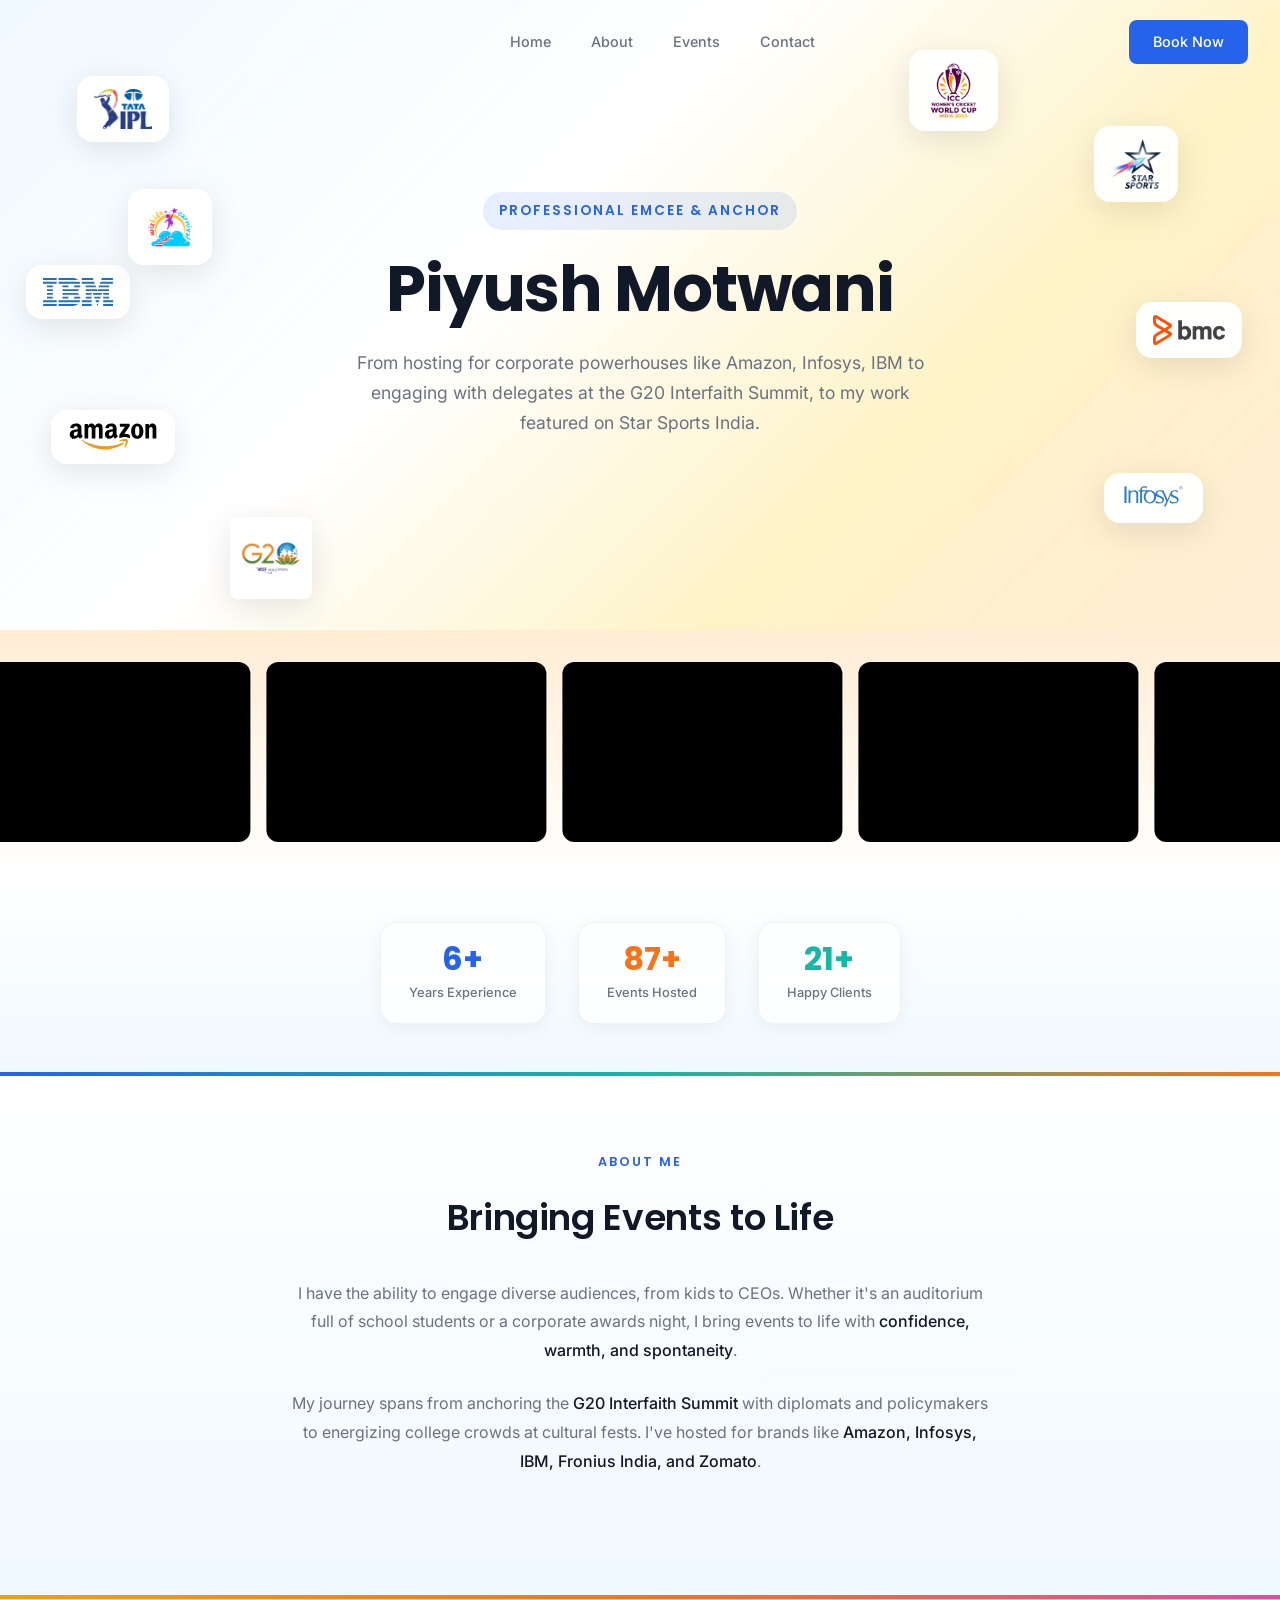
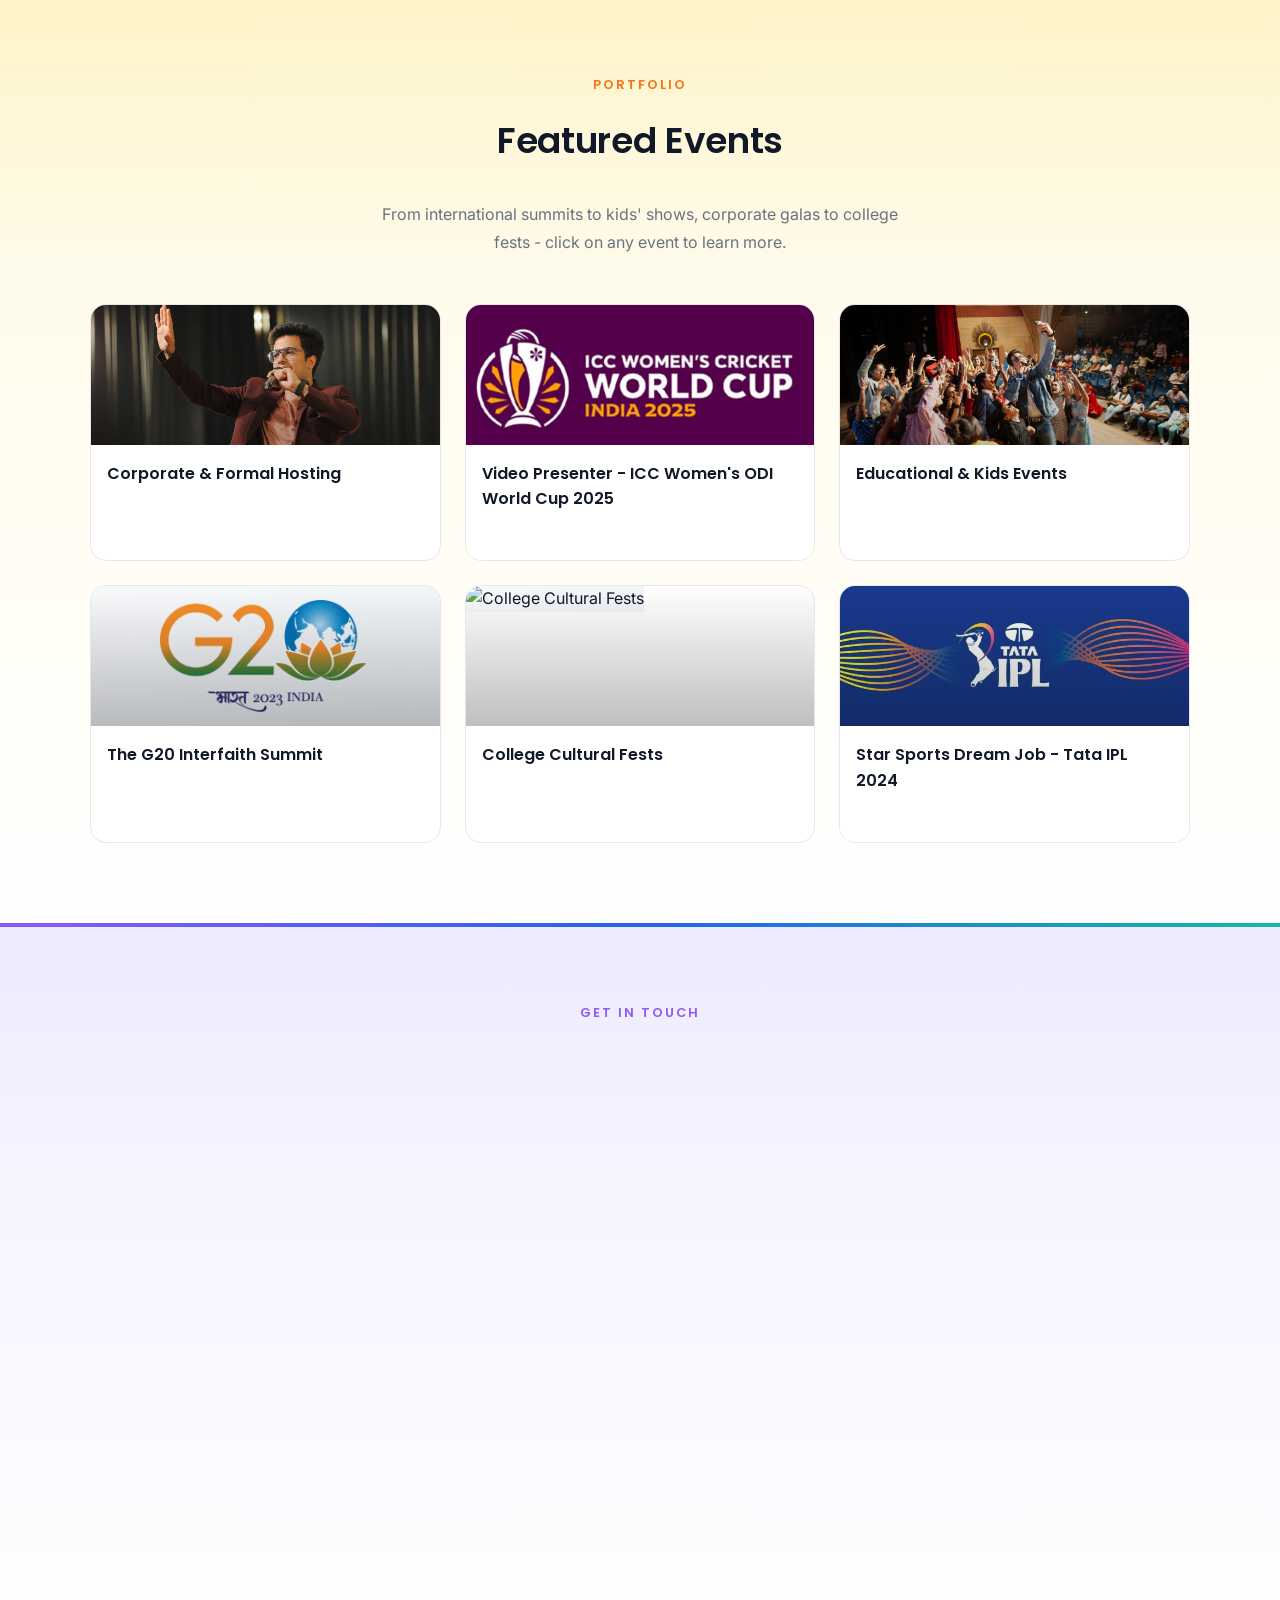
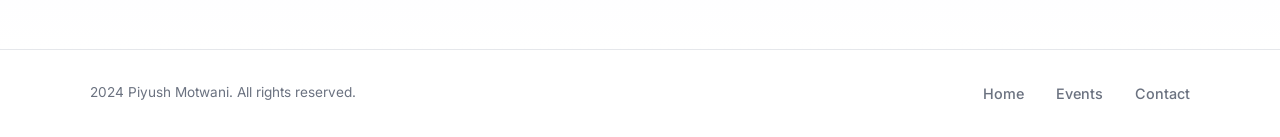
==== commit 91d9ad64: "logo at top" ====
--- a/index.html
+++ b/index.html
@@ -9,6 +9,7 @@
     content="Dynamic anchor with 5+ years of experience hosting corporate events, international summits, sports broadcasts, and cultural shows.">
   <meta name="keywords" content="emcee, anchor, event host, corporate events, G20 Summit, Star Sports, Piyush Motwani">
   <link rel="preconnect" href="https://fonts.googleapis.com">
+  <link rel="icon" type="image/png" href="/mic.png">
   <link rel="preconnect" href="https://fonts.gstatic.com" crossorigin>
   <link
     href="https://fonts.googleapis.com/css2?family=Poppins:wght@400;500;600;700&family=Inter:wght@400;500;600&display=swap"
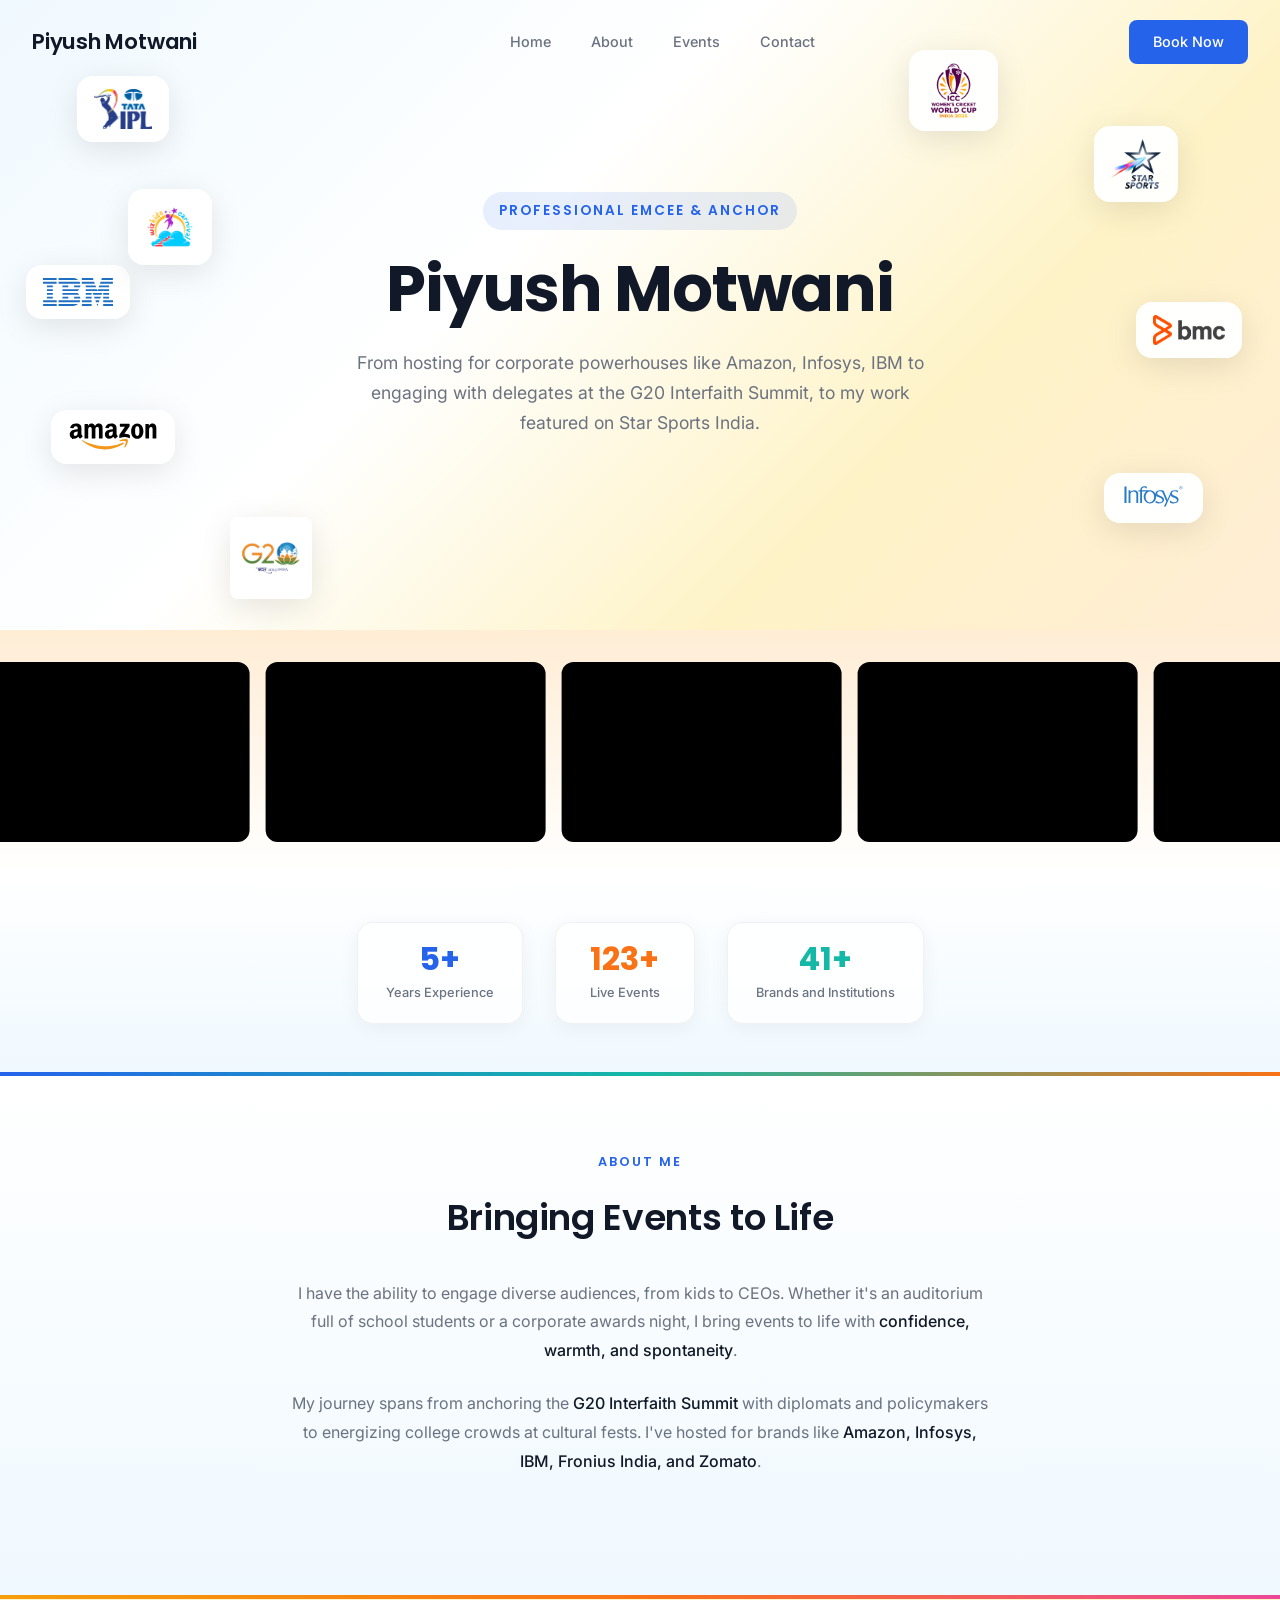
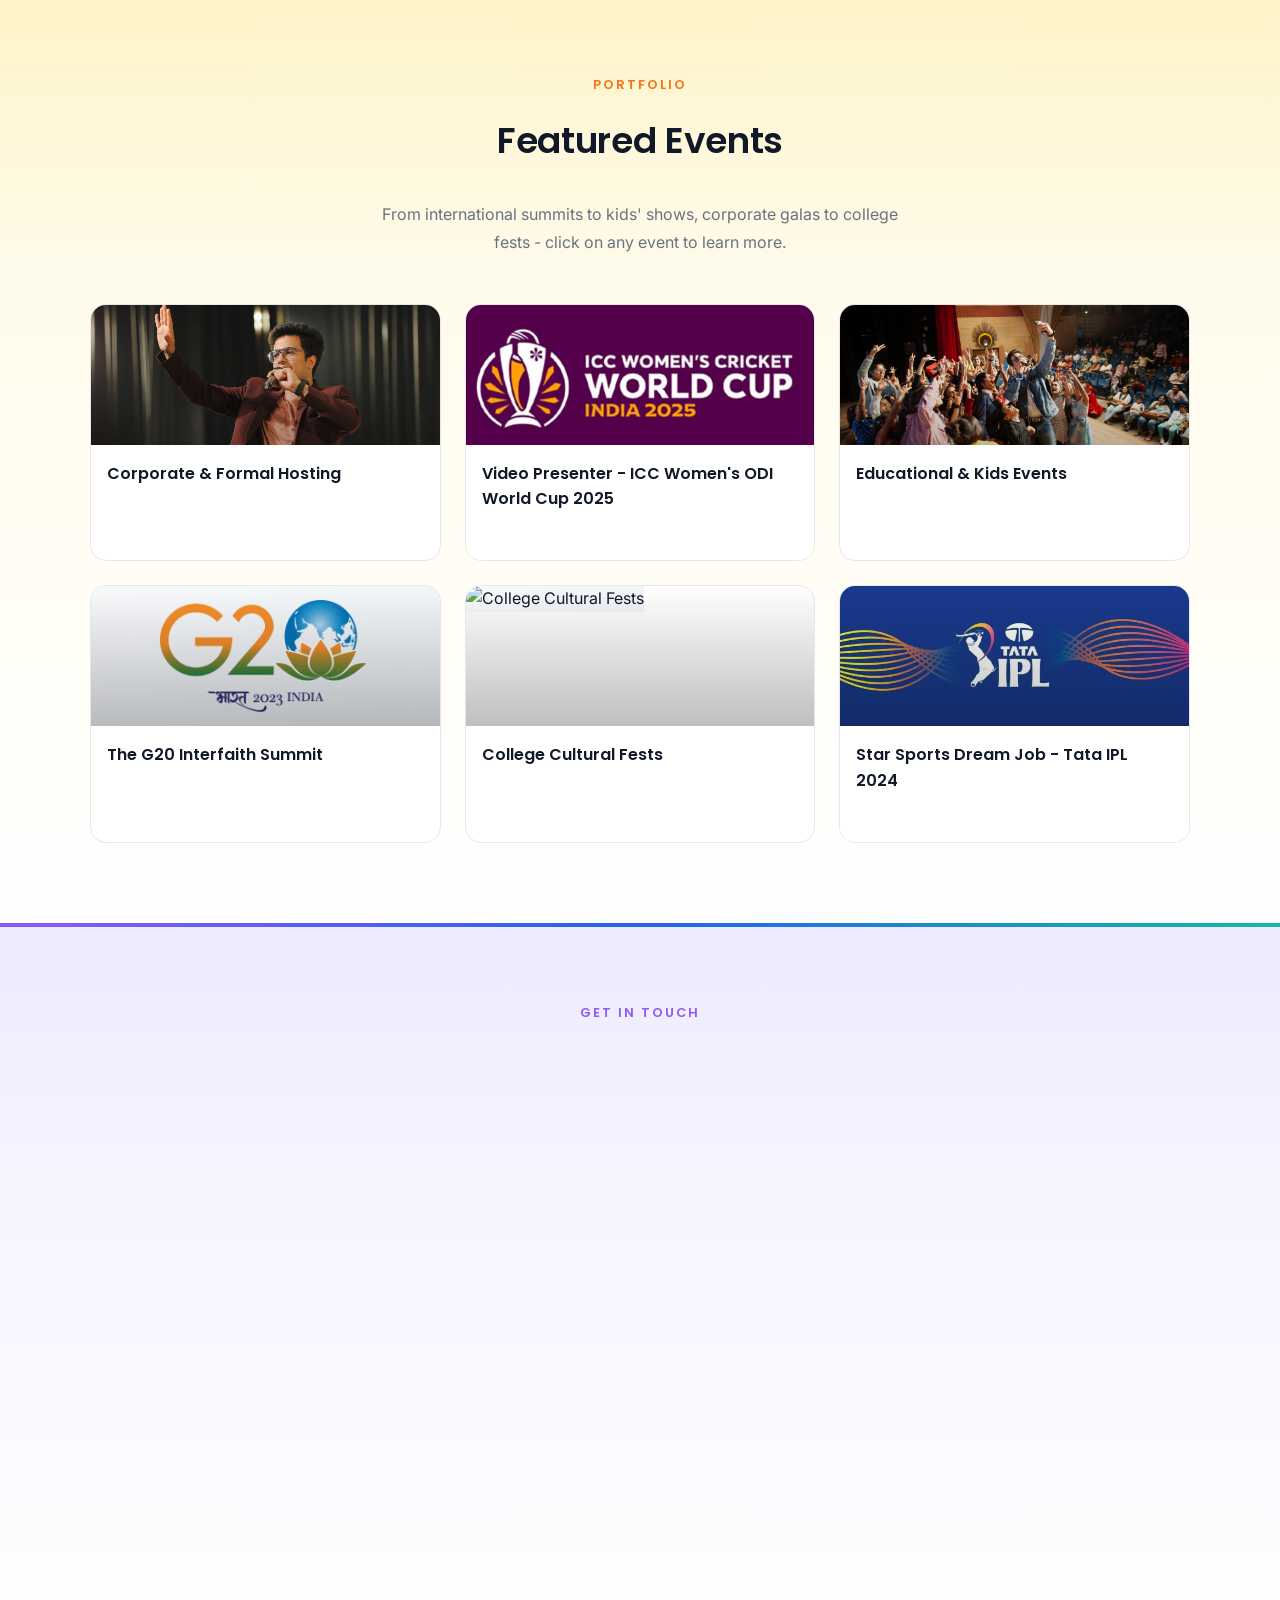
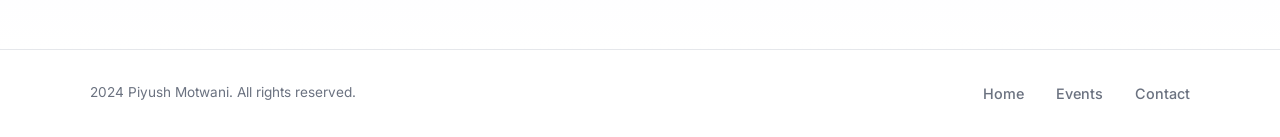
==== commit 5e18c946: "home corr" ====
--- a/index.html
+++ b/index.html
@@ -9,7 +9,7 @@
     content="Dynamic anchor with 5+ years of experience hosting corporate events, international summits, sports broadcasts, and cultural shows.">
   <meta name="keywords" content="emcee, anchor, event host, corporate events, G20 Summit, Star Sports, Piyush Motwani">
   <link rel="preconnect" href="https://fonts.googleapis.com">
-  <link rel="icon" type="image/png" href="/mic.png">
+  <link rel="icon" type="image/png" href="/mic.png"> 
   <link rel="preconnect" href="https://fonts.gstatic.com" crossorigin>
   <link
     href="https://fonts.googleapis.com/css2?family=Poppins:wght@400;500;600;700&family=Inter:wght@400;500;600&display=swap"
@@ -109,12 +109,12 @@
         <div class="stat-label">Years Experience</div>
       </div>
       <div class="stat">
-        <div class="stat-number" data-target="100" data-suffix="+">0</div>
-        <div class="stat-label">Events Hosted</div>
+        <div class="stat-number" data-target="150" data-suffix="+">0</div>
+        <div class="stat-label">Live Events</div>
       </div>
       <div class="stat">
-        <div class="stat-number" data-target="25" data-suffix="+">0</div>
-        <div class="stat-label">Happy Clients</div>
+        <div class="stat-number" data-target="50" data-suffix="+">0</div>
+        <div class="stat-label">Brands and Institutions</div>
       </div>
     </div>
   </section>
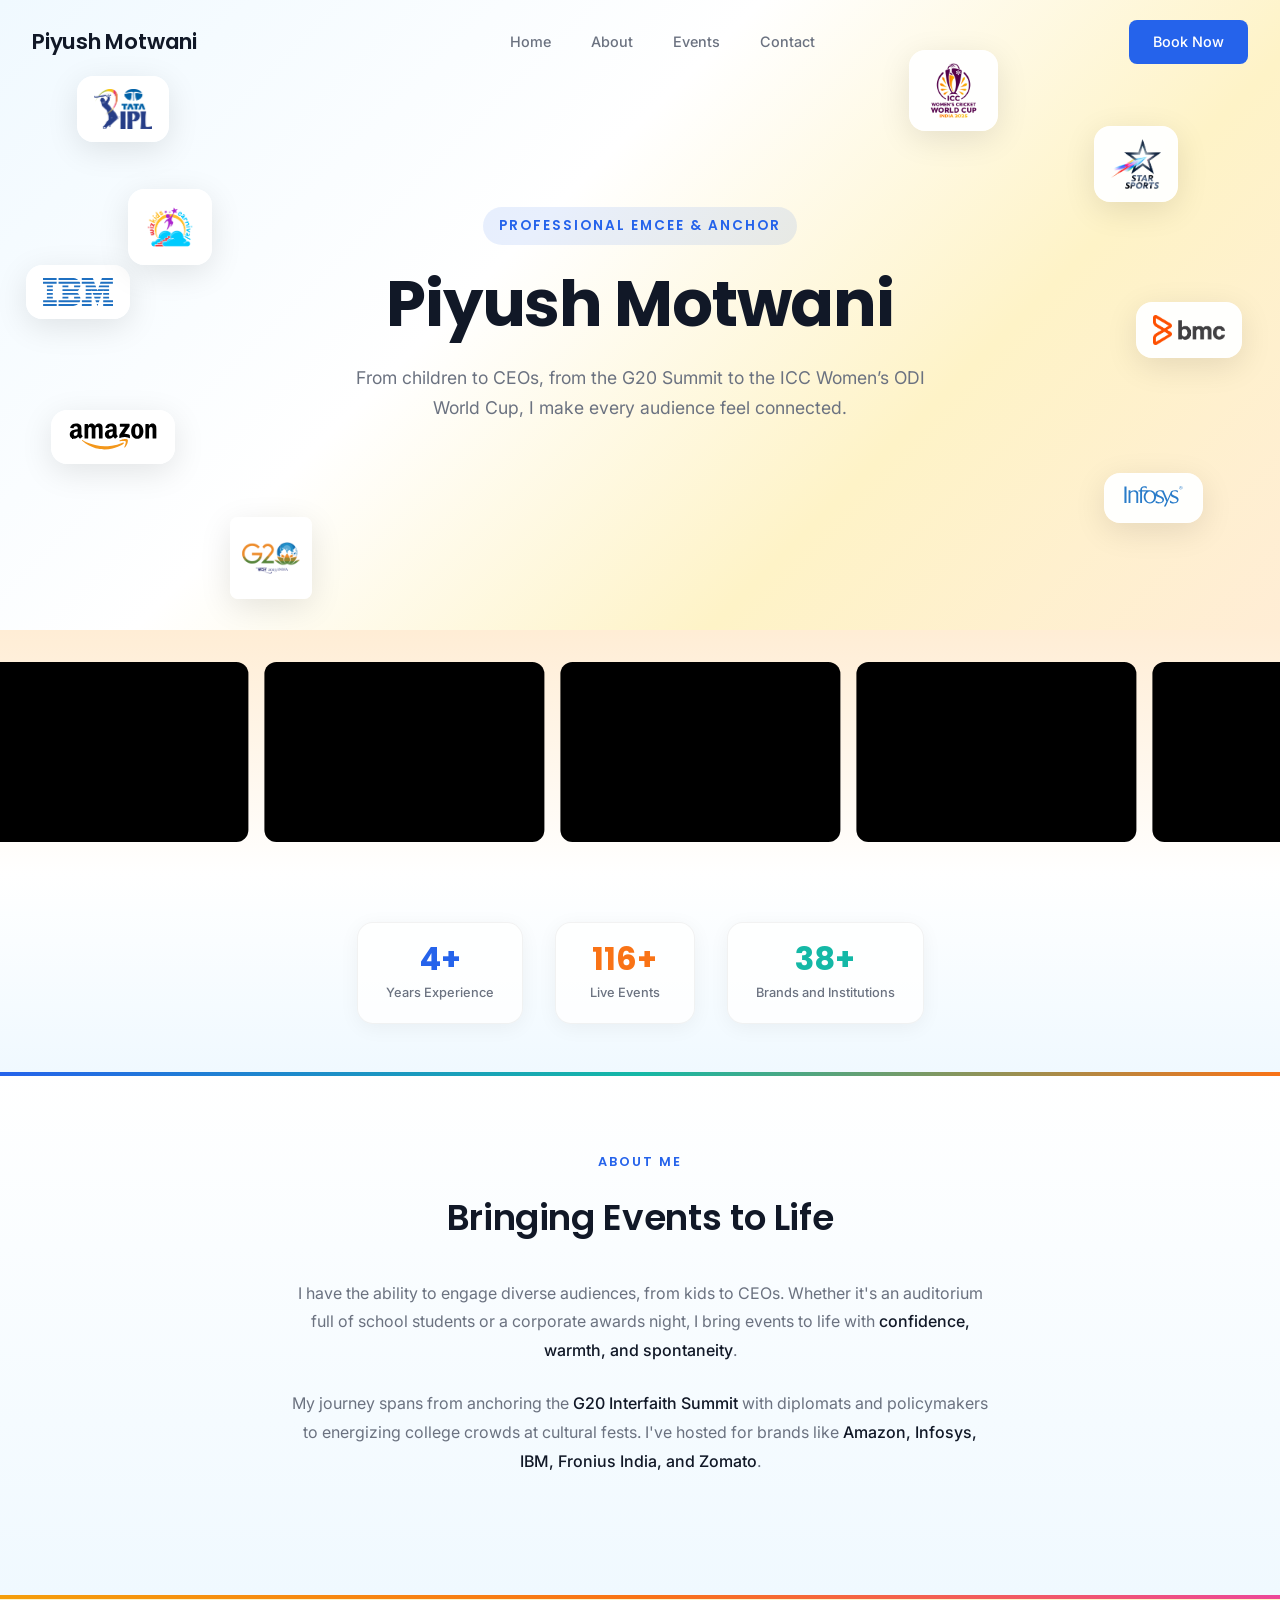
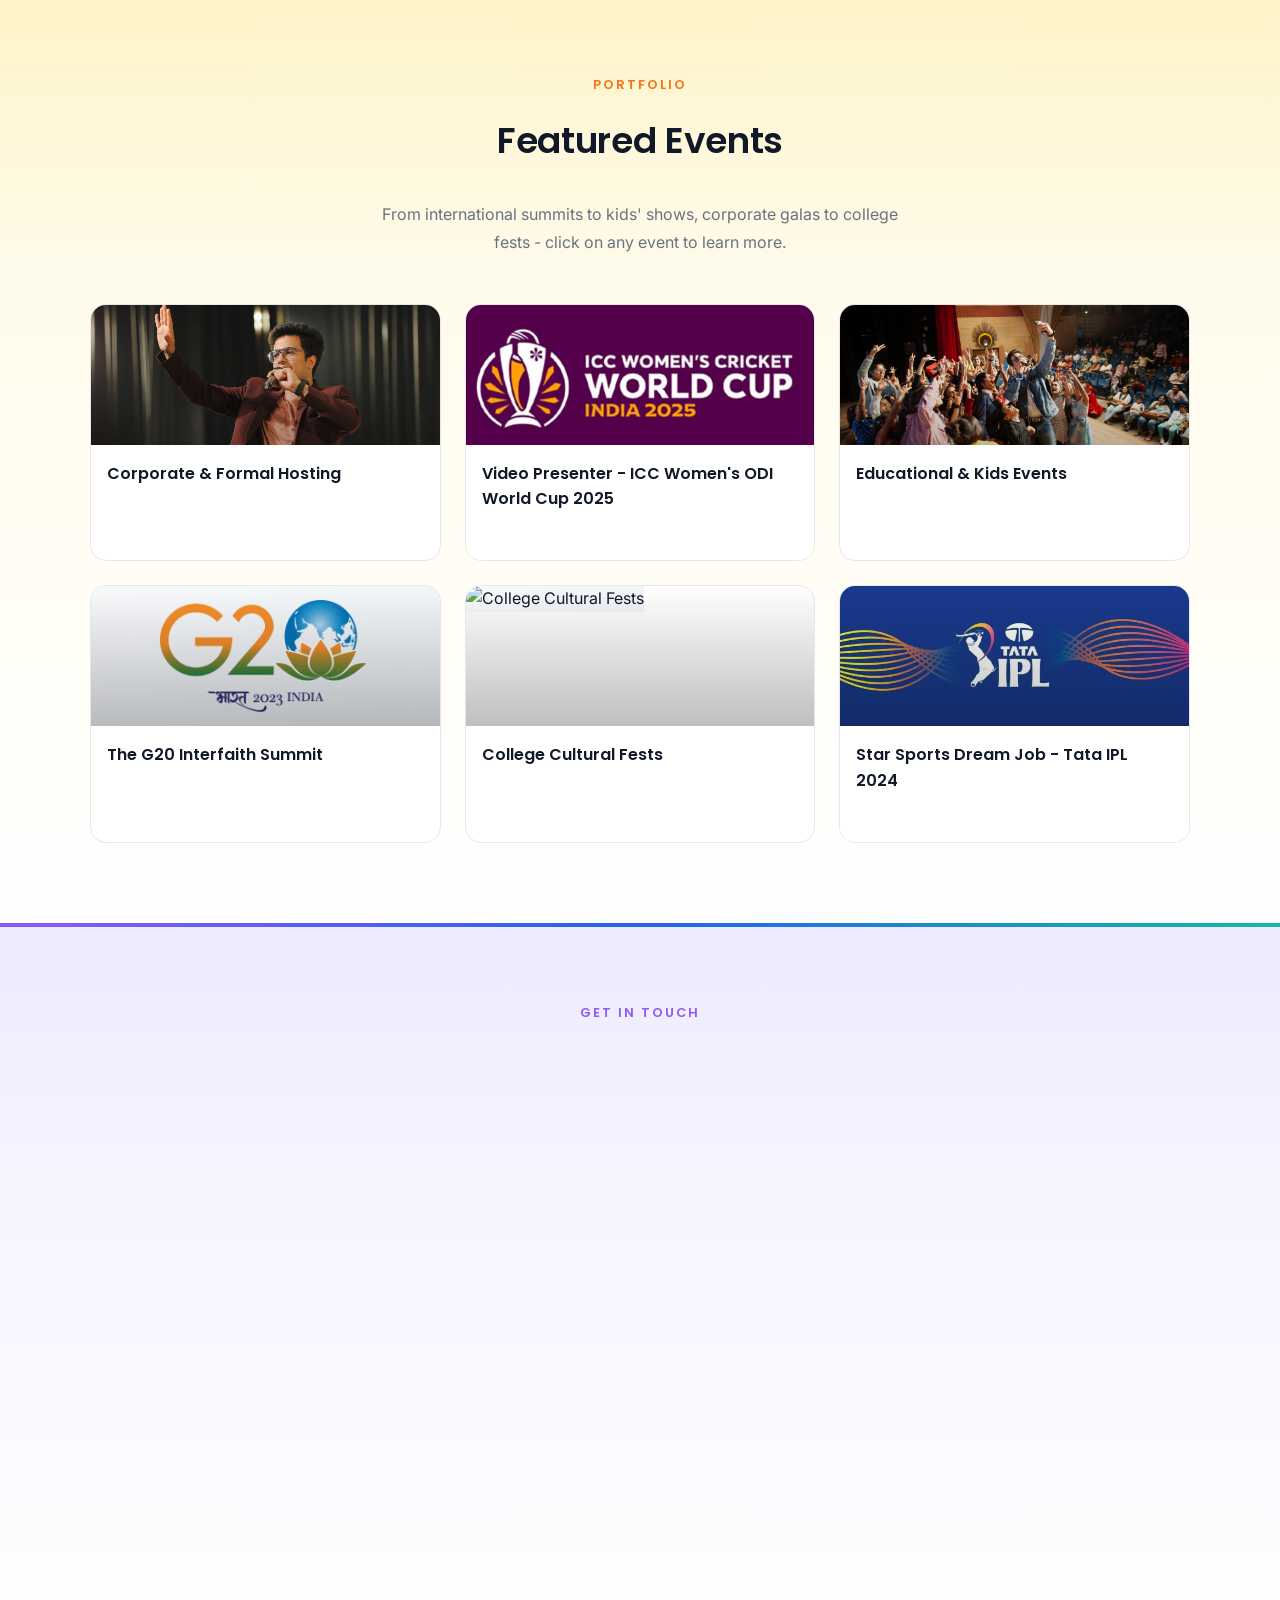
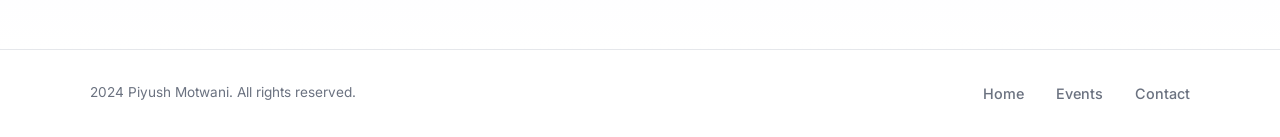
==== commit f20c89ae: "home corr" ====
--- a/index.html
+++ b/index.html
@@ -9,7 +9,7 @@
     content="Dynamic anchor with 5+ years of experience hosting corporate events, international summits, sports broadcasts, and cultural shows.">
   <meta name="keywords" content="emcee, anchor, event host, corporate events, G20 Summit, Star Sports, Piyush Motwani">
   <link rel="preconnect" href="https://fonts.googleapis.com">
-  <link rel="icon" type="image/png" href="/mic.png"> 
+  <link rel="icon" type="image/png" href="/mic.png">
   <link rel="preconnect" href="https://fonts.gstatic.com" crossorigin>
   <link
     href="https://fonts.googleapis.com/css2?family=Poppins:wght@400;500;600;700&family=Inter:wght@400;500;600&display=swap"
@@ -85,8 +85,7 @@
     <div class="hero-content">
       <p class="hero-label">Professional Emcee & Anchor</p>
       <h1 class="hero-name">Piyush Motwani</h1>
-      <p class="hero-tagline">From hosting for corporate powerhouses like Amazon, Infosys, IBM to engaging with
-        delegates at the G20 Interfaith Summit, to my work featured on Star Sports India.</p>
+      <p class="hero-tagline">From children to CEOs, from the G20 Summit to the ICC Women’s ODI World Cup, I make every audience feel connected.</p>
     </div>
   </section>
 
@@ -105,7 +104,7 @@
   <section class="stats-section animate-on-scroll" id="stats">
     <div class="stats-container">
       <div class="stat">
-        <div class="stat-number" data-target="7" data-suffix="+">0</div>
+        <div class="stat-number" data-target="6" data-suffix="+">0</div>
         <div class="stat-label">Years Experience</div>
       </div>
       <div class="stat">
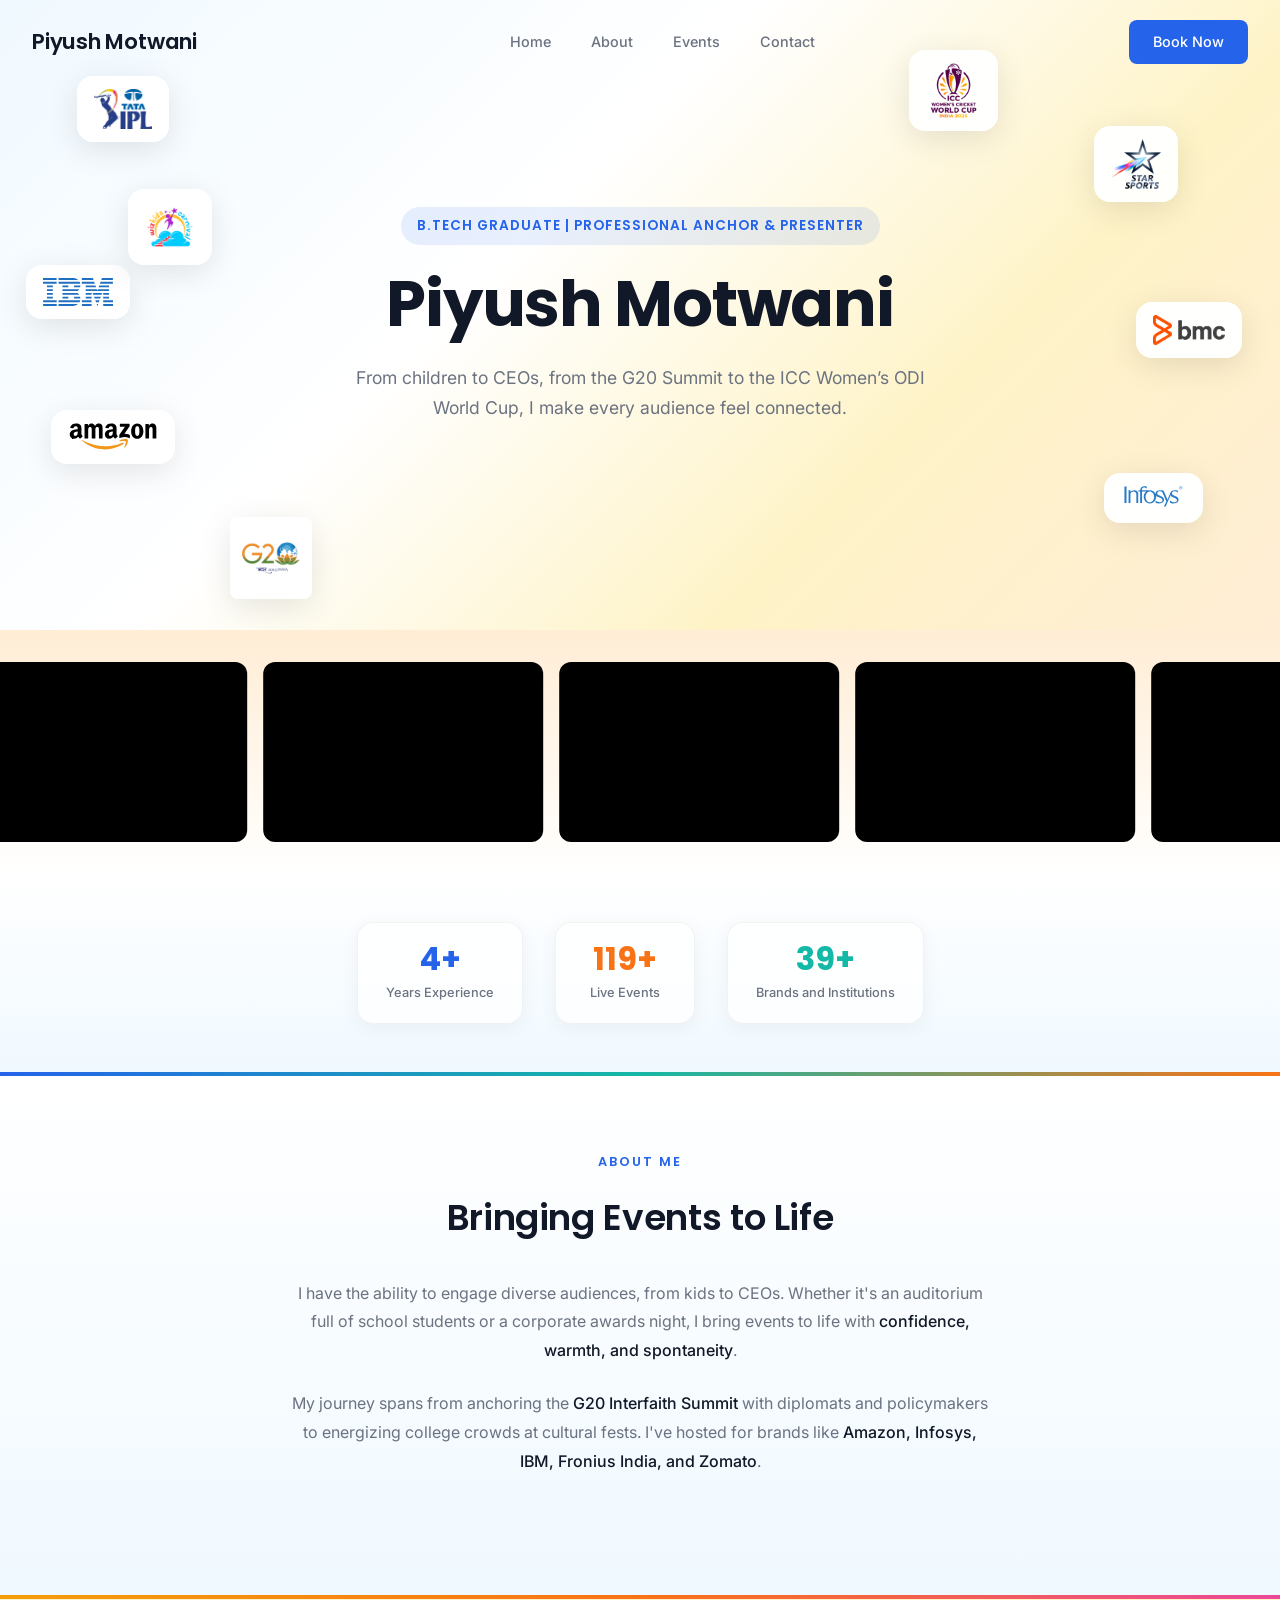
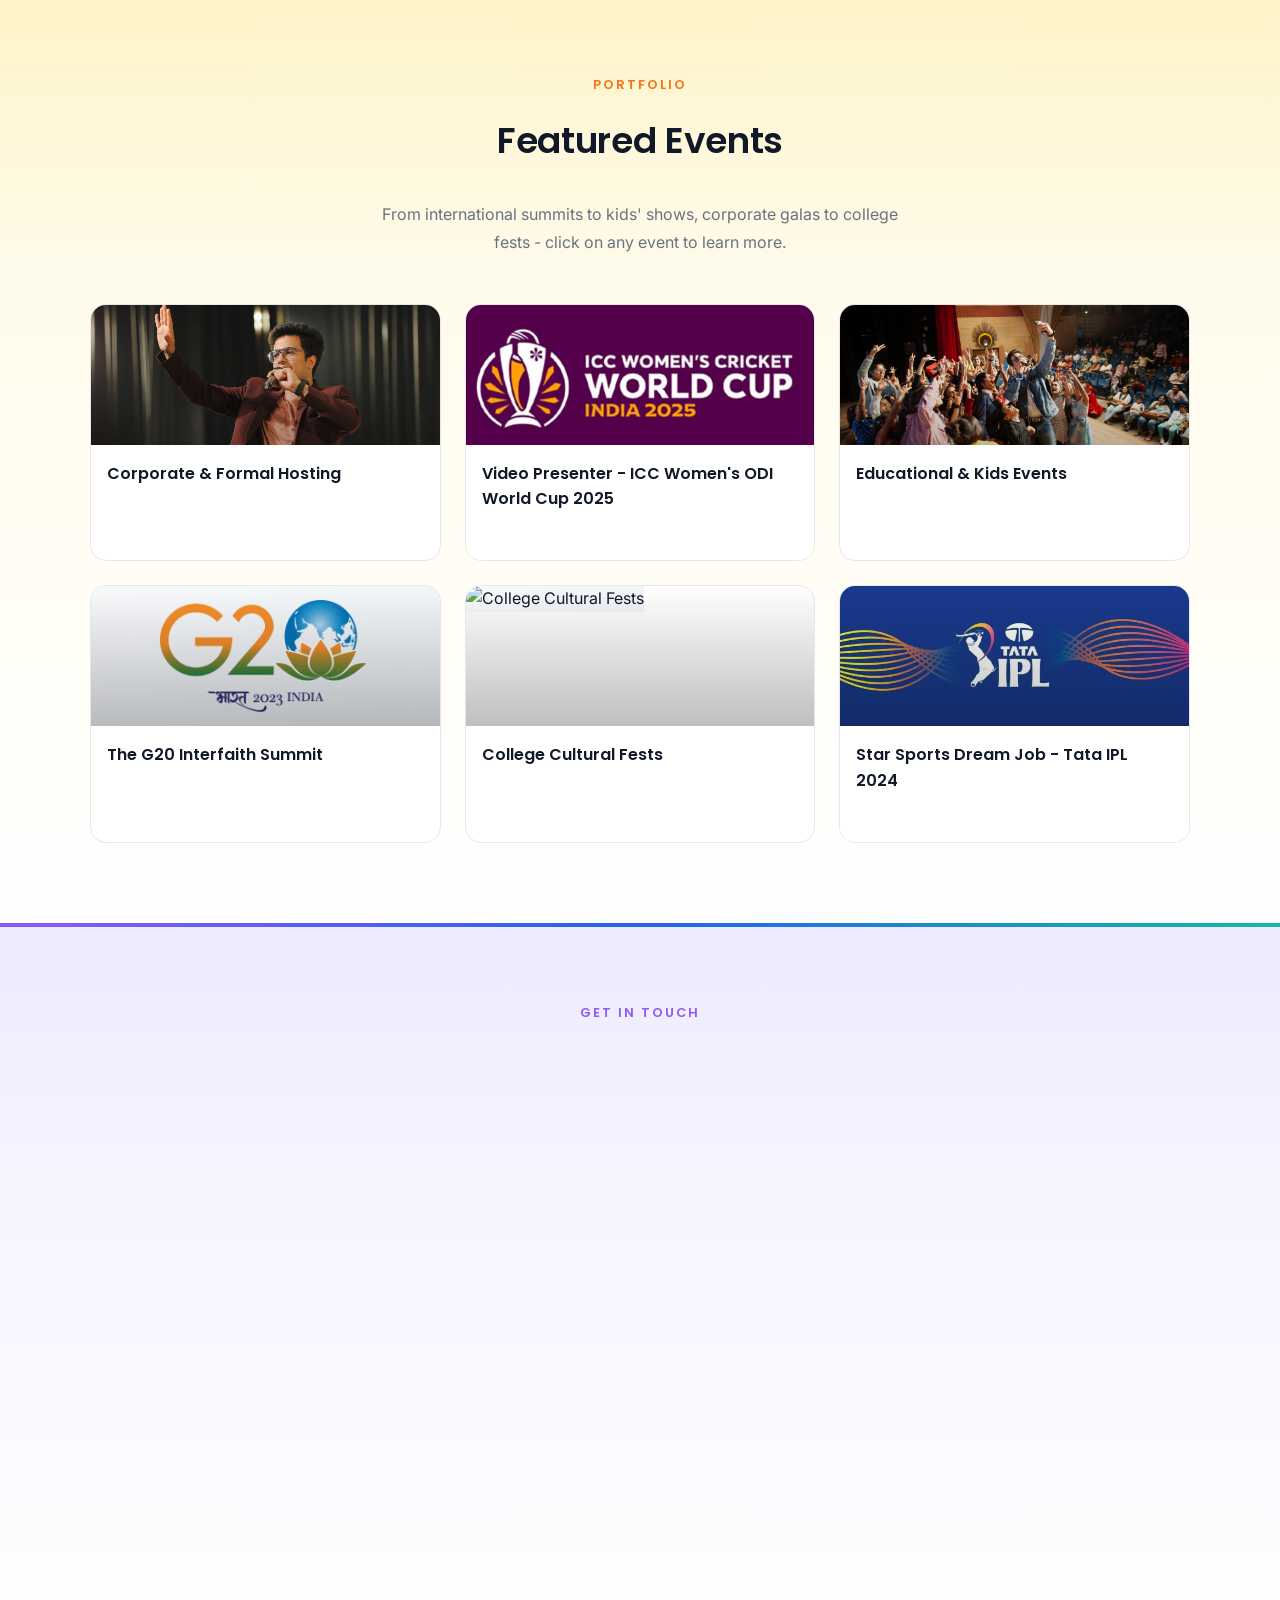
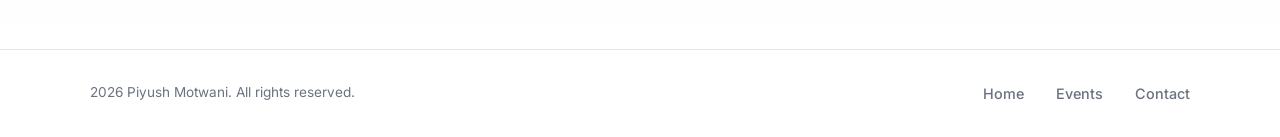
==== commit 31dd0bf9: "footer corrected" ====
--- a/index.html
+++ b/index.html
@@ -83,7 +83,7 @@
     </div>
 
     <div class="hero-content">
-      <p class="hero-label">Professional Emcee & Anchor</p>
+      <p class="hero-label">B.Tech Graduate | Professional Anchor & Presenter</p>
       <h1 class="hero-name">Piyush Motwani</h1>
       <p class="hero-tagline">From children to CEOs, from the G20 Summit to the ICC Women’s ODI World Cup, I make every audience feel connected.</p>
     </div>
@@ -219,7 +219,7 @@
   <!-- Footer -->
   <footer>
     <div class="footer-content">
-      <p class="copyright">2024 Piyush Motwani. All rights reserved.</p>
+      <p class="copyright">2026 Piyush Motwani. All rights reserved.</p>
       <div class="footer-links">
         <a href="#home">Home</a>
         <a href="#events">Events</a>
--- a/style.css
+++ b/style.css
@@ -445,7 +445,7 @@
   font-family: 'Poppins', sans-serif;
   font-size: 0.85rem;
   font-weight: 600;
-  letter-spacing: 2px;
+  letter-spacing: 1px;
   text-transform: uppercase;
   margin-bottom: 1.5rem;
   display: inline-block;
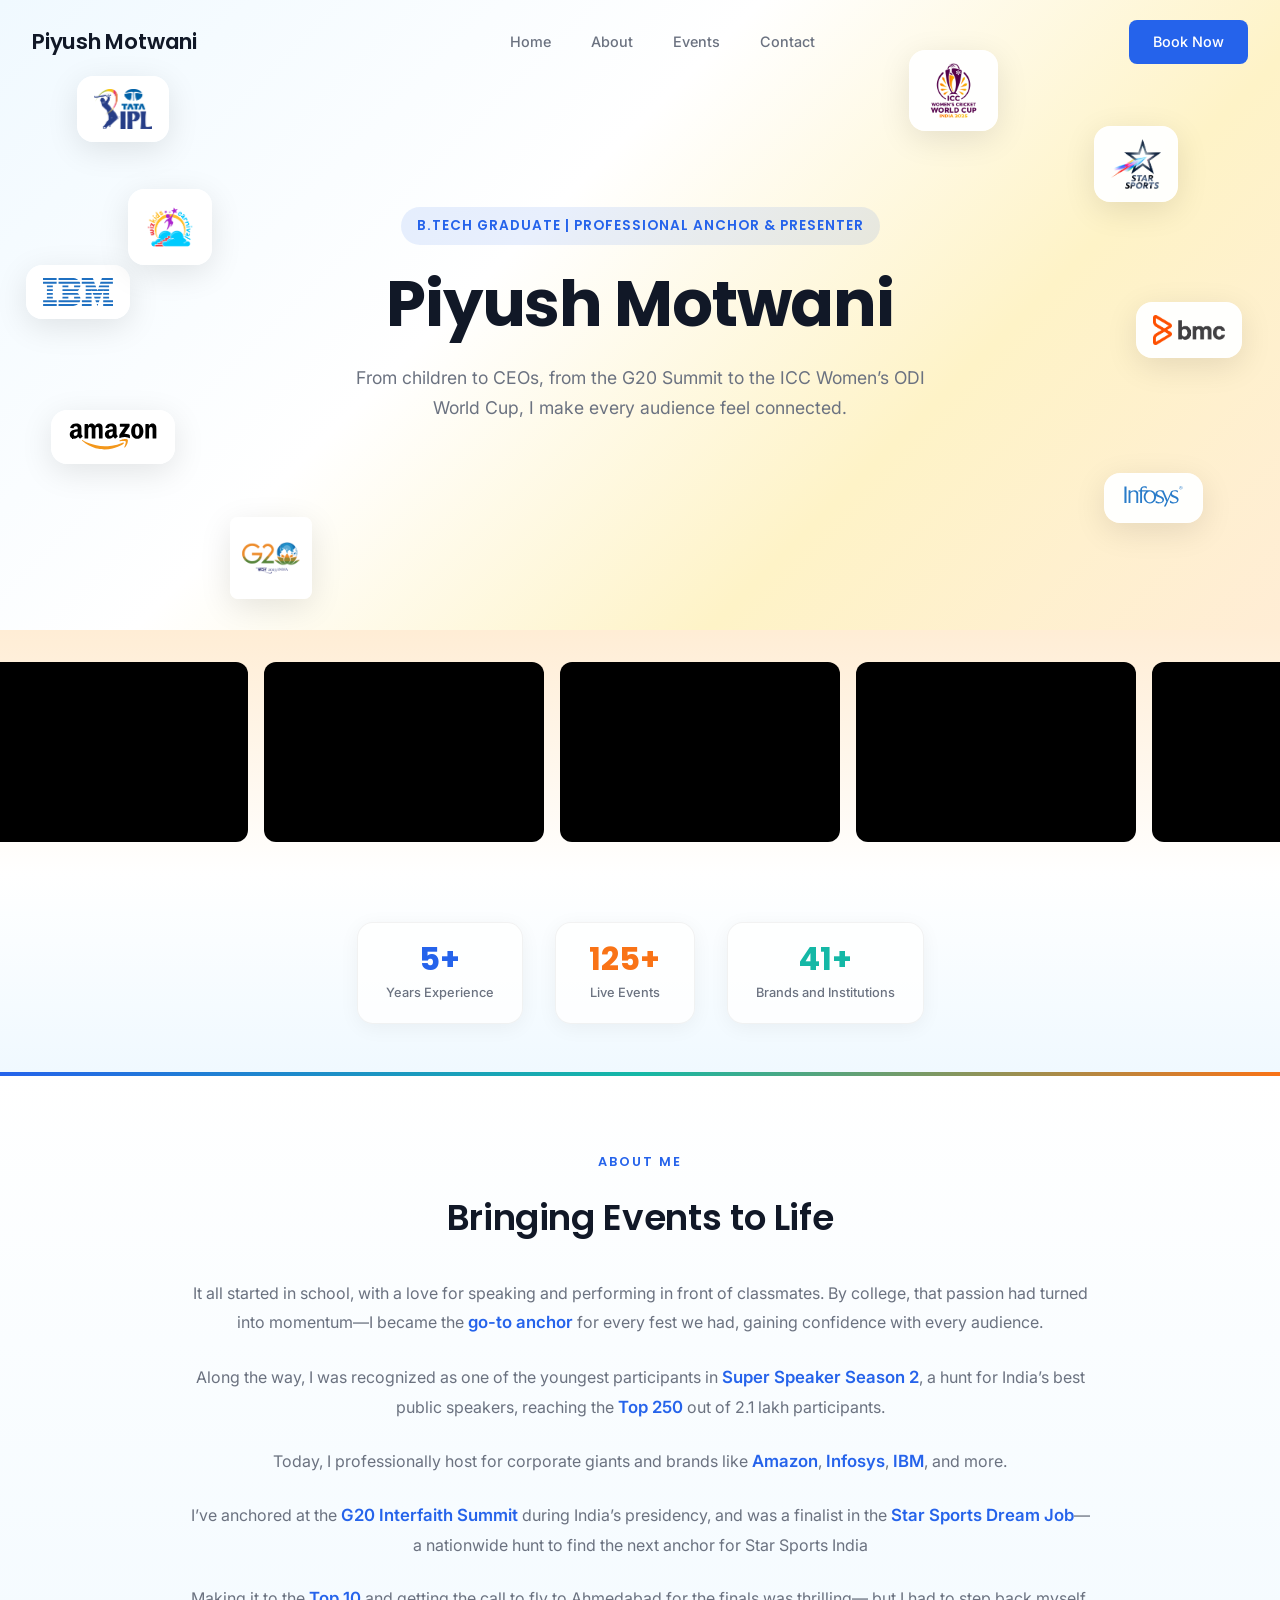
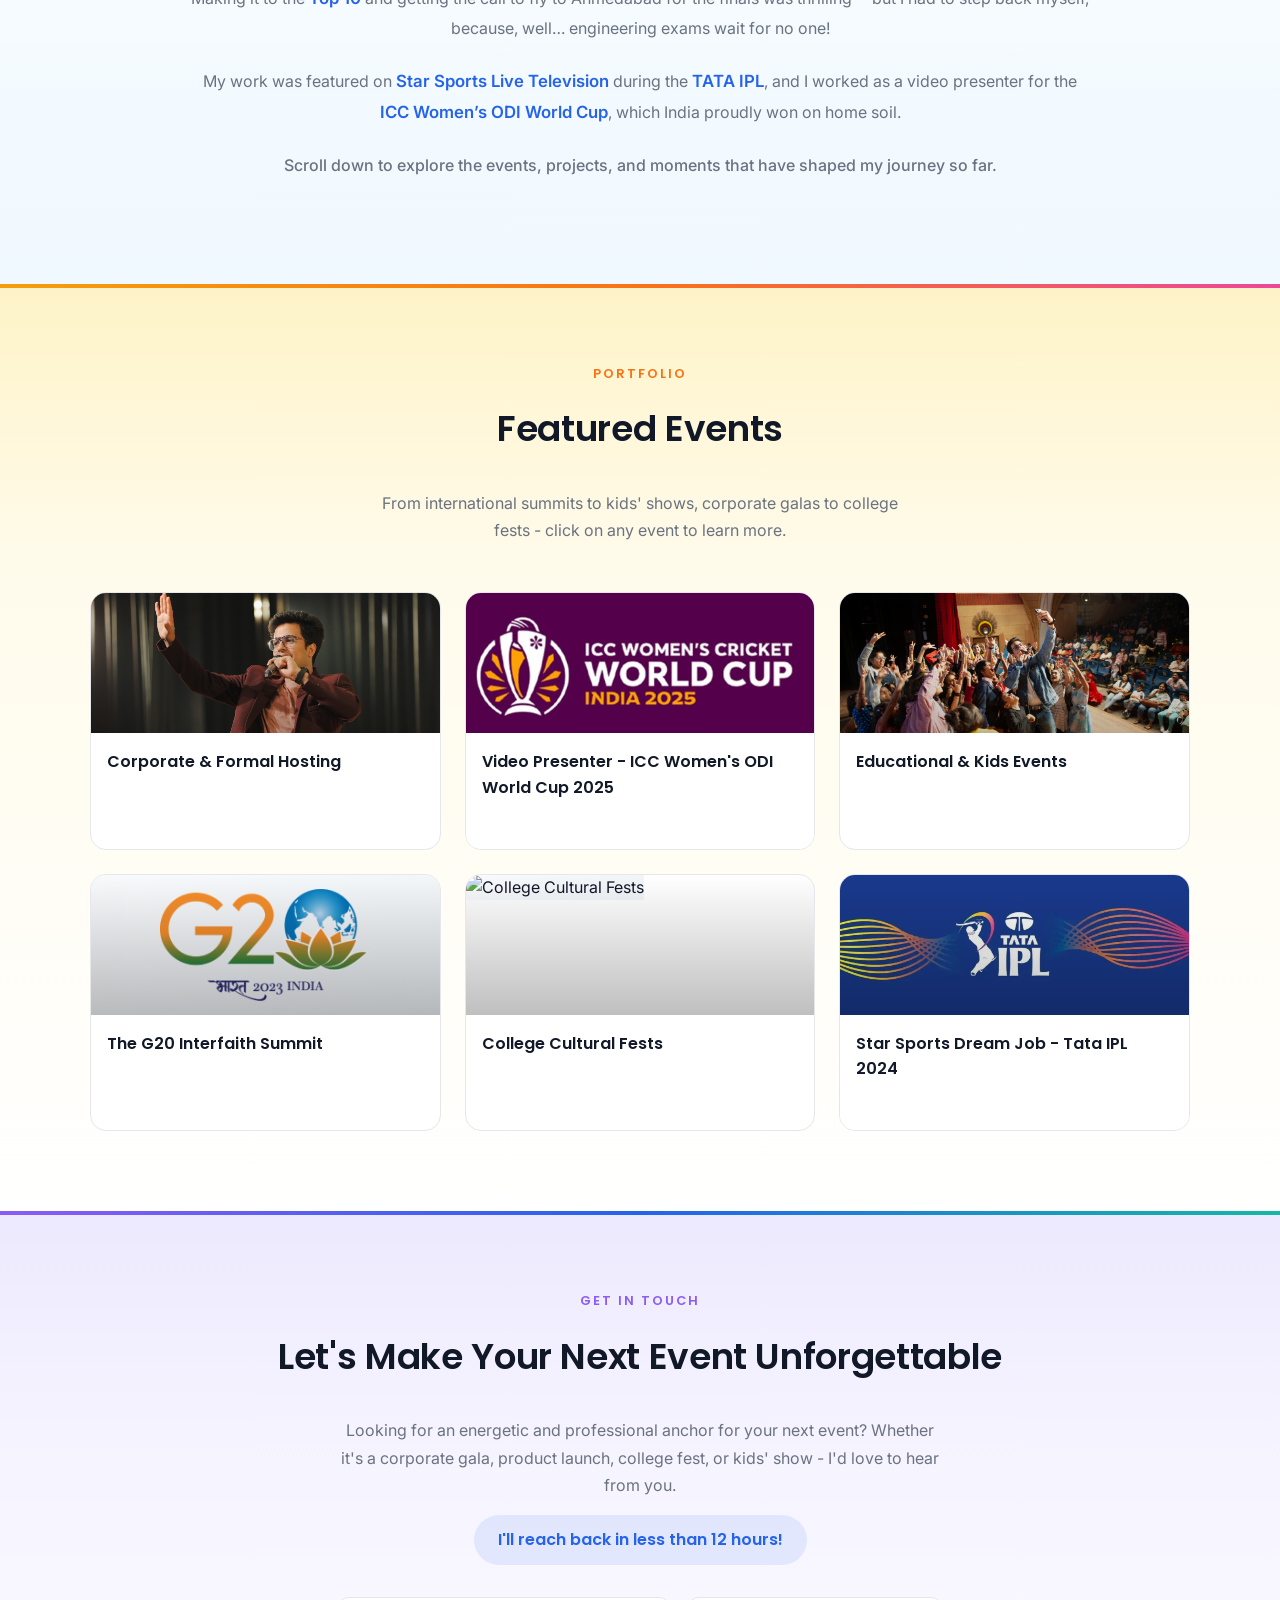
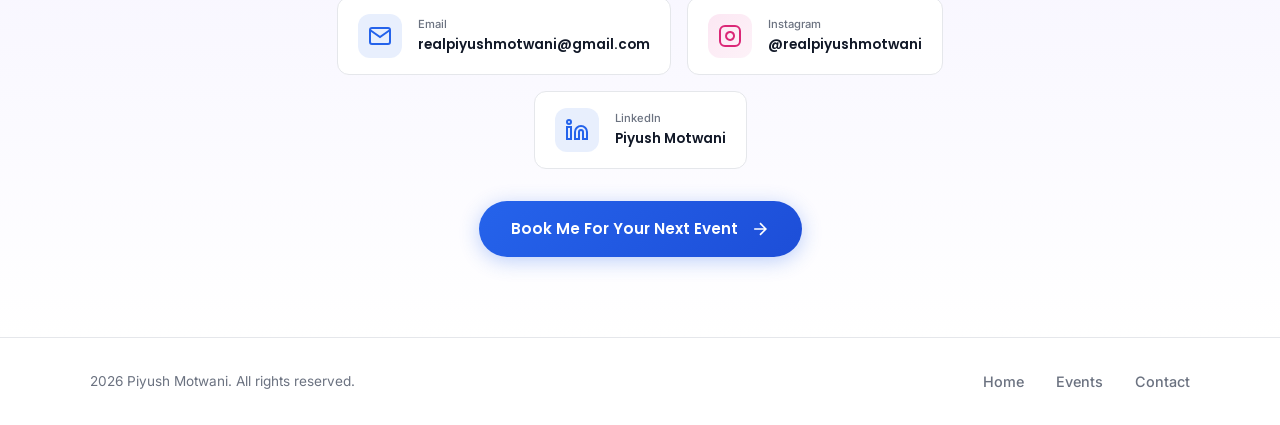
==== commit 16ad35ae: "style text corrected" ====
--- a/index.html
+++ b/index.html
@@ -85,7 +85,8 @@
     <div class="hero-content">
       <p class="hero-label">B.Tech Graduate | Professional Anchor & Presenter</p>
       <h1 class="hero-name">Piyush Motwani</h1>
-      <p class="hero-tagline">From children to CEOs, from the G20 Summit to the ICC Women’s ODI World Cup, I make every audience feel connected.</p>
+      <p class="hero-tagline">From children to CEOs, from the G20 Summit to the ICC Women’s ODI World Cup, I make every
+        audience feel connected.</p>
     </div>
   </section>
 
@@ -125,12 +126,54 @@
       <h2 class="section-title animate-on-scroll">Bringing Events to Life</h2>
 
       <div class="about-content animate-on-scroll">
-        <p>I have the ability to engage diverse audiences, from kids to CEOs. Whether it's an auditorium full of school
-          students or a corporate awards night, I bring events to life with <span class="highlight">confidence, warmth,
-            and spontaneity</span>.</p>
-        <p>My journey spans from anchoring the <span class="highlight">G20 Interfaith Summit</span> with diplomats and
-          policymakers to energizing college crowds at cultural fests. I've hosted for brands like <span
-            class="highlight">Amazon, Infosys, IBM, Fronius India, and Zomato</span>.</p>
+
+        <p>
+          It all started in school, with a love for speaking and performing in front of classmates.
+          By college, that passion had turned into momentum—I became the
+          <span class="highlight fancy">go-to anchor</span> for every fest we had, gaining confidence with every
+          audience.
+        </p>
+
+        <p>
+          Along the way, I was recognized as one of the youngest participants in
+          <span class="highlight fancy">Super Speaker Season 2</span>, a hunt for India’s best public speakers, reaching
+          the
+          <span class="highlight fancy">Top 250</span> out of 2.1 lakh participants.
+        </p>
+
+        <p>
+          Today, I professionally host for corporate giants and brands like
+          <span class="highlight fancy">Amazon</span>,
+          <span class="highlight fancy">Infosys</span>,
+          <span class="highlight fancy">IBM</span>, and more.
+        </p>
+
+        <p>
+          I’ve anchored at the
+          <span class="highlight fancy">G20 Interfaith Summit</span> during India’s presidency, and was a finalist in
+          the
+          <span class="highlight fancy">Star Sports Dream Job</span>—a nationwide hunt to find the next anchor for Star
+          Sports India
+
+        </p>
+
+        <p>
+          Making it to the <span class="highlight fancy">Top 10</span> and getting the call to fly to Ahmedabad for the
+          finals was thrilling—
+          but I had to step back myself, because, well… engineering exams wait for no one!
+        </p>
+
+        <p>
+          My work was featured on
+          <span class="highlight fancy">Star Sports Live Television</span> during the
+          <span class="highlight fancy">TATA IPL</span>, and I worked as a video presenter for the
+          <span class="highlight fancy">ICC Women’s ODI World Cup</span>, which India proudly won on home soil.
+        </p>
+
+        <p class="about-ending">
+          Scroll down to explore the events, projects, and moments that have shaped my journey so far.
+        </p>
+
       </div>
 
     </div>
--- a/style.css
+++ b/style.css
@@ -694,8 +694,6 @@
 }
 
 .about-container {
-  max-width: 900px;
-  margin: 0 auto;
   text-align: center;
 }
 
@@ -717,21 +715,130 @@
   letter-spacing: -0.01em;
 }
 
+
+
 .about-content {
-  max-width: 700px;
-  margin: 0 auto 2.5rem;
-}
+  max-width: 900px;
+  margin: 0 auto;
+}
+
 
 .about-content p {
   color: var(--text-muted);
   margin-bottom: 1.5rem;
   font-size: 1rem;
   line-height: 1.8;
+
+}
+
+.about-content p {
+  opacity: 0;
+  transform: translateY(15px);
+  animation: smoothReveal 0.6s ease forwards;
+}
+
+.about-content p:nth-child(1) {
+  animation-delay: 0.1s;
+}
+
+.about-content p:nth-child(2) {
+  animation-delay: 0.25s;
+}
+
+.about-content p:nth-child(3) {
+  animation-delay: 0.4s;
+}
+
+.about-content p:nth-child(4) {
+  animation-delay: 0.55s;
+}
+
+.about-content p:nth-child(5) {
+  animation-delay: 0.7s;
+}
+
+.about-content p:nth-child(6) {
+  animation-delay: 0.85s;
+}
+
+@keyframes smoothReveal {
+  to {
+    opacity: 1;
+    transform: translateY(0);
+  }
 }
 
 .about-content .highlight {
+  position: relative;
+  font-weight: 600;
   color: var(--text);
+  display: inline-block;
+  transition: all 0.3s ease;
+}
+
+.about-content .highlight {
+  font-weight: 600;
+  color: var(--primary);
+  font-size: 1.05em;
+  transition: all 0.25s ease;
+}
+
+.about-content .highlight:hover {
+  color: var(--accent);
+  transform: scale(1.08);
+}
+
+/* 🔥 smooth underline reveal */
+.about-content .highlight::after {
+  content: "";
+  position: absolute;
+  left: 0;
+  bottom: -3px;
+  width: 0%;
+  height: 3px;
+  background: linear-gradient(90deg, var(--primary), var(--accent), var(--teal));
+  border-radius: 2px;
+  transition: width 0.4s ease;
+}
+
+.about-content .highlight:hover::after {
+  width: 100%;
+}
+
+/* ✨ subtle pop */
+.about-content .highlight:hover {
+  color: var(--primary);
+  transform: translateY(-1px) scale(1.05);
+}
+
+/* 🔥 Gradient underline animation */
+.about-content .highlight::after {
+  content: "";
+  position: absolute;
+  left: 0;
+  bottom: -3px;
+  width: 0%;
+  height: 3px;
+  background: linear-gradient(90deg, var(--primary), var(--accent), var(--teal));
+  border-radius: 2px;
+  transition: width 0.4s ease;
+}
+
+.about-content .highlight:hover::after {
+  width: 100%;
+}
+
+/* ✨ Glow + pop effect */
+.about-content .highlight:hover {
+  color: var(--primary);
+  transform: translateY(-1px) scale(1.05);
+}
+
+
+.about-ending {
+  margin-top: 1.5rem;
   font-weight: 500;
+  color: var(--primary);
 }
 
 .about-badges {
@@ -1692,7 +1799,8 @@
 .logo-card .event-image {
   width: 80%;
   height: 80%;
-  object-fit: contain; /* IMPORTANT */
+  object-fit: contain;
+  /* IMPORTANT */
 }
 
 /* Hover effect */
@@ -1706,4 +1814,33 @@
 
 .icc-purple .event-image-wrapper::after {
   display: none !important;
+}
+
+/* 📱 MOBILE OPTIMIZATION */
+@media (max-width: 768px) {
+
+  .about-content {
+    max-width: 100%;
+    padding: 0 0.75rem;
+  }
+
+  .about-content p {
+    font-size: 0.95rem;
+    line-height: 1.7;
+    margin-bottom: 1.2rem;
+  }
+
+  /* reduce animation heaviness */
+  .highlight:hover {
+    transform: none;
+  }
+
+  .highlight::after {
+    height: 2px;
+  }
+
+  /* prevent long highlight overflow */
+  .highlight {
+    white-space: normal;
+  }
 }
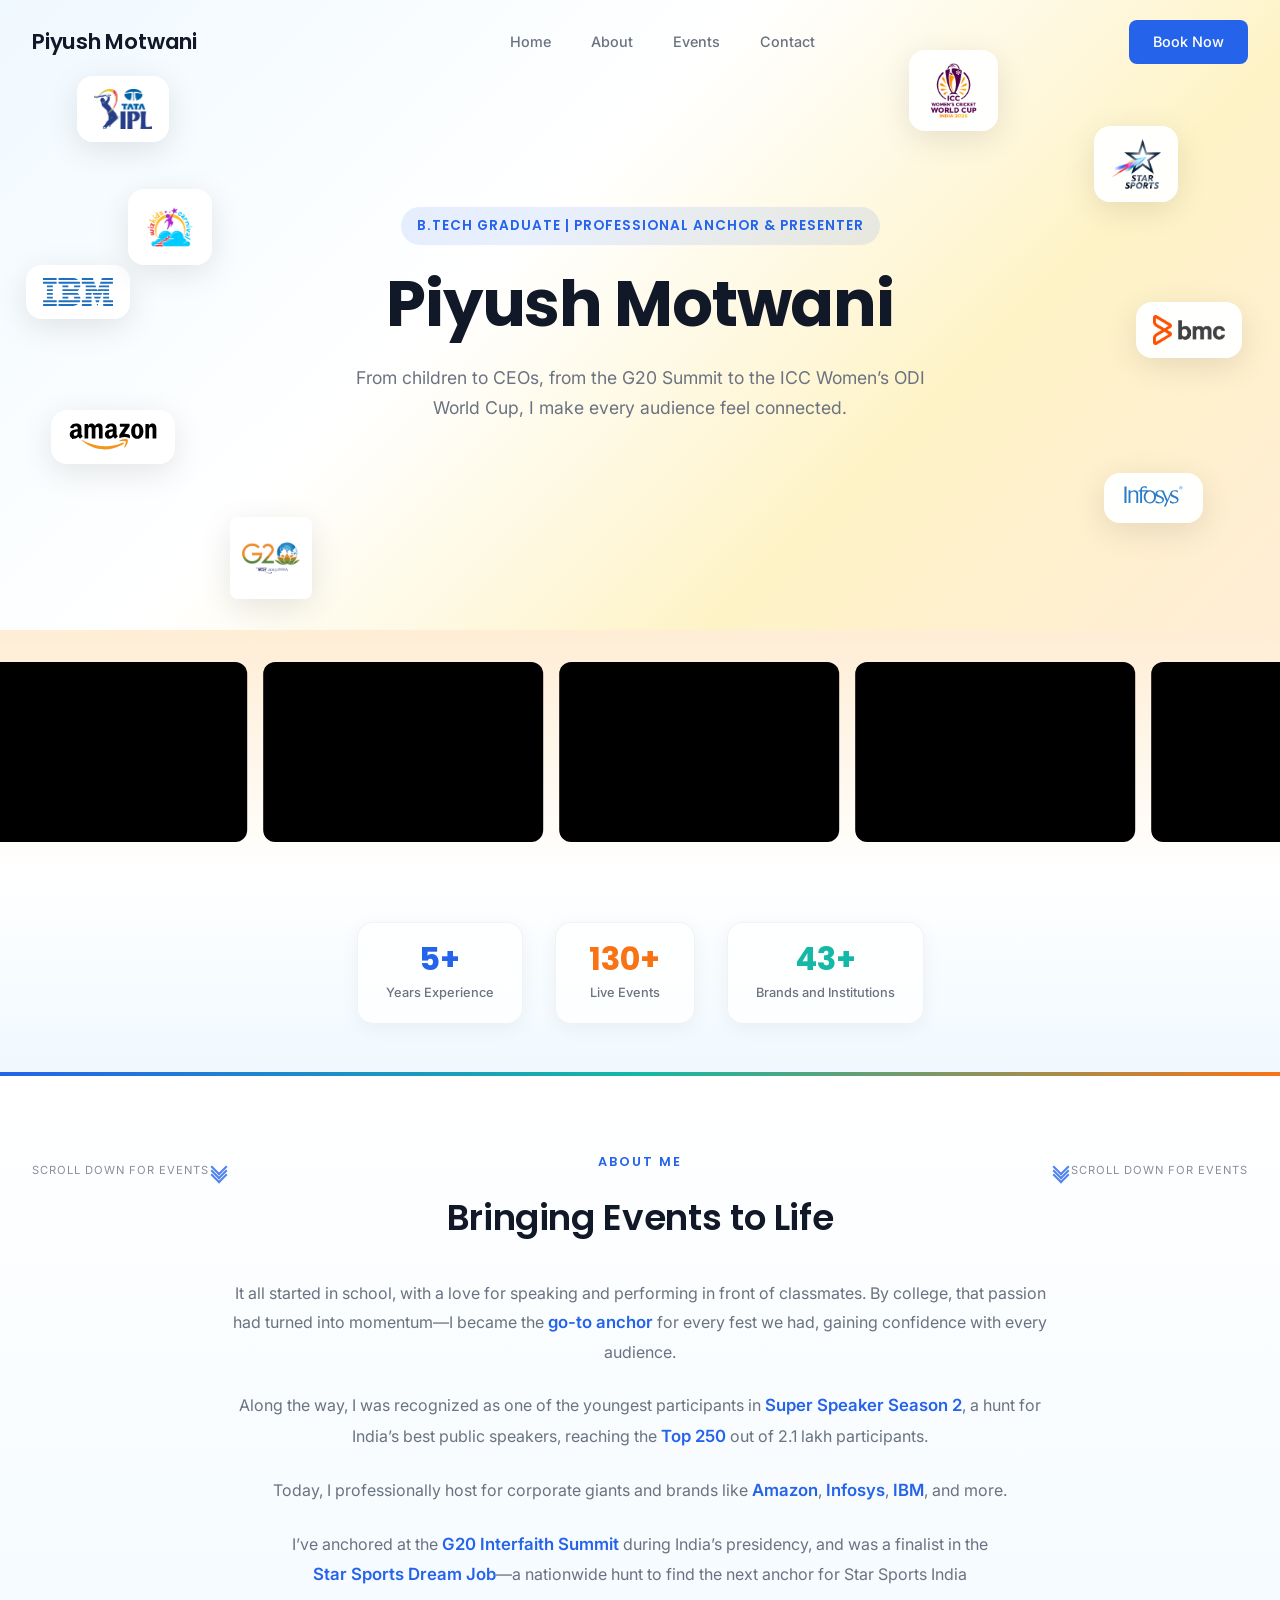
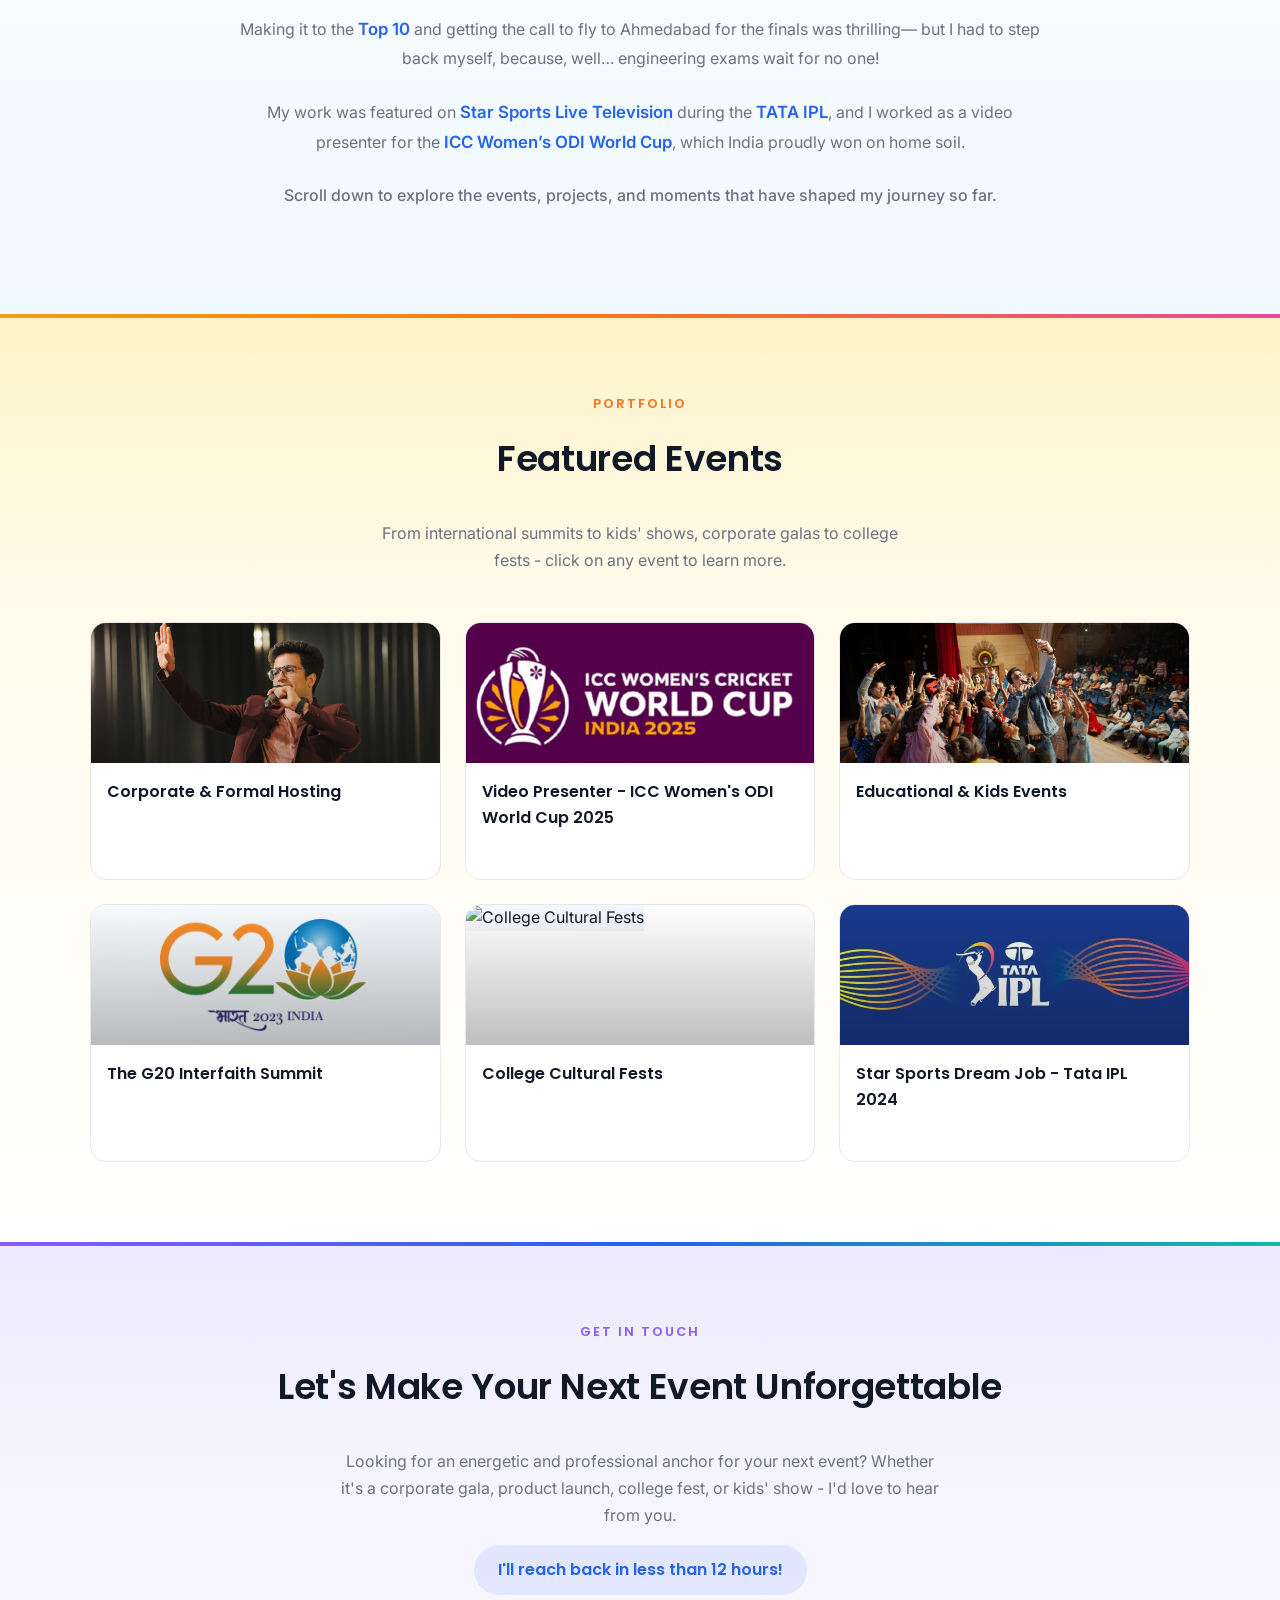
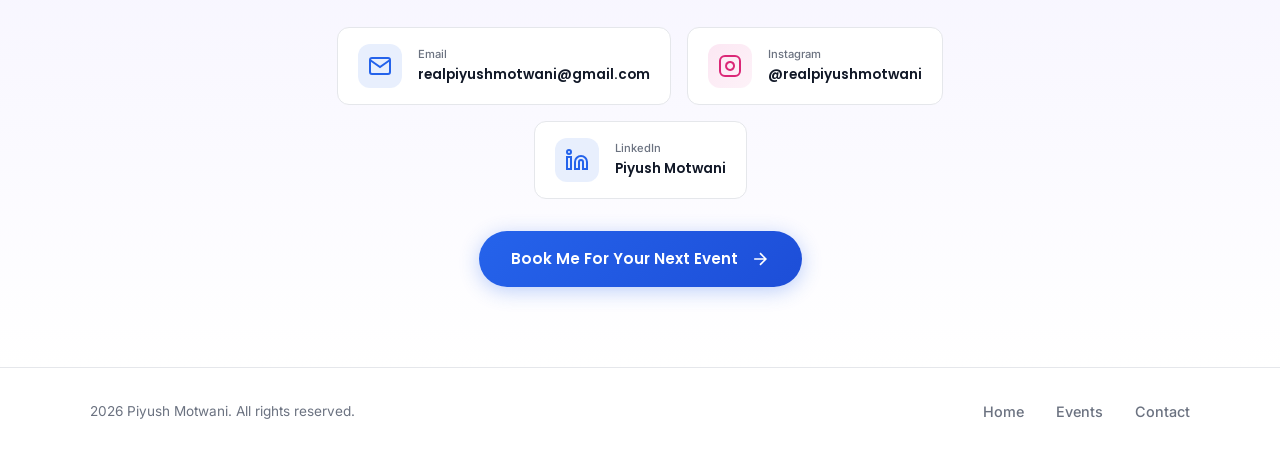
==== commit c670a129: "scroll added" ====
--- a/index.html
+++ b/index.html
@@ -122,7 +122,32 @@
   <!-- About Section -->
   <section class="about parallax-section" id="about">
     <div class="about-container">
-      <p class="section-label animate-on-scroll">About Me</p>
+      <div class="about-header-wrapper animate-on-scroll">
+
+  <!-- LEFT -->
+  <a href="#events" class="scroll-side left">
+    <span class="scroll-text">Scroll down for events</span>
+    <div class="scroll-arrows">
+      <span></span>
+      <span></span>
+      <span></span>
+    </div>
+  </a>
+
+  <!-- CENTER -->
+  <p class="section-label">About Me</p>
+
+  <!-- RIGHT -->
+  <a href="#events" class="scroll-side right">
+    <div class="scroll-arrows">
+      <span></span>
+      <span></span>
+      <span></span>
+    </div>
+    <span class="scroll-text">Scroll down for events</span>
+  </a>
+
+</div>
       <h2 class="section-title animate-on-scroll">Bringing Events to Life</h2>
 
       <div class="about-content animate-on-scroll">
@@ -154,7 +179,6 @@
           the
           <span class="highlight fancy">Star Sports Dream Job</span>—a nationwide hunt to find the next anchor for Star
           Sports India
-
         </p>
 
         <p>
@@ -177,6 +201,7 @@
       </div>
 
     </div>
+
   </section>
 
   <!-- Events Section -->
--- a/style.css
+++ b/style.css
@@ -718,8 +718,12 @@
 
 
 .about-content {
-  max-width: 900px;
+  max-width: 850px;
+  /* controls line length */
   margin: 0 auto;
+  /* centers it */
+  padding: 0 1rem;
+  /* small side spacing */
 }
 
 
@@ -1843,4 +1847,231 @@
   .highlight {
     white-space: normal;
   }
+}
+
+/* ===== About Header with Clickable Scroll ===== */
+.about-header-wrapper {
+  position: relative;
+  display: flex;
+  justify-content: center;
+  align-items: center;
+}
+
+/* Keep About centered */
+.section-label {
+  text-align: center;
+  z-index: 2;
+}
+
+/* Scroll sides (clickable now) */
+.scroll-side {
+  position: absolute;
+  top: 50%;
+  transform: translateY(-50%);
+  display: flex;
+  align-items: center;
+  gap: 8px;
+  text-decoration: none;
+  cursor: pointer;
+  opacity: 0.8;
+  transition: all 0.3s ease;
+}
+
+/* Hover effect */
+.scroll-side:hover {
+  opacity: 1;
+  transform: translateY(-50%) scale(1.05);
+}
+
+/* Left + Right */
+.scroll-side.left {
+  left: 0;
+}
+
+.scroll-side.right {
+  right: 0;
+}
+
+/* Text */
+.scroll-text {
+  font-size: 0.7rem;
+  letter-spacing: 1px;
+  color: var(--text-muted);
+  text-transform: uppercase;
+  white-space: nowrap;
+}
+
+/* Arrows */
+.scroll-arrows {
+  display: flex;
+  flex-direction: column;
+}
+
+.scroll-arrows span {
+  width: 12px;
+  height: 12px;
+  border-bottom: 2px solid var(--primary);
+  border-right: 2px solid var(--primary);
+  transform: rotate(45deg);
+  margin: -4px;
+  animation: arrowFlow 1.5s infinite;
+}
+
+.scroll-arrows span:nth-child(2) {
+  animation-delay: 0.2s;
+}
+
+.scroll-arrows span:nth-child(3) {
+  animation-delay: 0.4s;
+}
+
+@keyframes arrowFlow {
+  0% {
+    opacity: 0;
+    transform: rotate(45deg) translate(-4px, -4px);
+  }
+
+  50% {
+    opacity: 1;
+  }
+
+  100% {
+    opacity: 0;
+    transform: rotate(45deg) translate(4px, 4px);
+  }
+}
+
+/* ===== About Header with Clickable Scroll ===== */
+.about-header-wrapper {
+  position: relative;
+  display: flex;
+  justify-content: center;
+  align-items: center;
+}
+
+/* Keep About centered */
+.section-label {
+  text-align: center;
+  z-index: 2;
+}
+
+/* Scroll sides (clickable now) */
+.scroll-side {
+  position: absolute;
+  top: 50%;
+  transform: translateY(-50%);
+  display: flex;
+  align-items: center;
+  gap: 8px;
+  text-decoration: none;
+  cursor: pointer;
+  opacity: 0.8;
+  transition: all 0.3s ease;
+}
+
+/* Hover effect */
+.scroll-side:hover {
+  opacity: 1;
+  transform: translateY(-50%) scale(1.05);
+}
+
+/* Left + Right */
+.scroll-side.left {
+  left: 0;
+}
+
+.scroll-side.right {
+  right: 0;
+}
+
+/* Text */
+.scroll-text {
+  font-size: 0.7rem;
+  letter-spacing: 1px;
+  color: var(--text-muted);
+  text-transform: uppercase;
+  white-space: nowrap;
+}
+
+/* Arrows */
+.scroll-arrows {
+  display: flex;
+  flex-direction: column;
+}
+
+.scroll-arrows span {
+  width: 12px;
+  height: 12px;
+  border-bottom: 2px solid var(--primary);
+  border-right: 2px solid var(--primary);
+  transform: rotate(45deg);
+  margin: -4px;
+  animation: arrowFlow 1.5s infinite;
+}
+
+.scroll-arrows span:nth-child(2) {
+  animation-delay: 0.2s;
+}
+.scroll-arrows span:nth-child(3) {
+  animation-delay: 0.4s;
+}
+
+@keyframes arrowFlow {
+  0% {
+    opacity: 0;
+    transform: rotate(45deg) translate(-4px, -4px);
+  }
+  50% {
+    opacity: 1;
+  }
+  100% {
+    opacity: 0;
+    transform: rotate(45deg) translate(4px, 4px);
+  }
+}
+
+/* ===== Mobile Optimization (single scroll hint) ===== */
+@media (max-width: 768px) {
+
+  .about-header-wrapper {
+    flex-direction: column;
+    gap: 0.5rem;
+  }
+
+  /* Hide RIGHT one */
+  .scroll-side.right {
+    display: none;
+  }
+
+  /* Show LEFT one centered */
+  .scroll-side.left {
+    position: static;
+    transform: none;
+    justify-content: center;
+  }
+
+  .scroll-side {
+    width: 100%;
+    text-align: center;
+  }
+
+  .scroll-text {
+    font-size: 0.65rem;
+  }
+
+  .scroll-arrows span {
+    width: 10px;
+    height: 10px;
+  }
+}
+
+@media (max-width: 480px) {
+  .scroll-text {
+    font-size: 0.6rem;
+  }
+
+  .scroll-arrows span {
+    width: 8px;
+    height: 8px;
+  }
 }
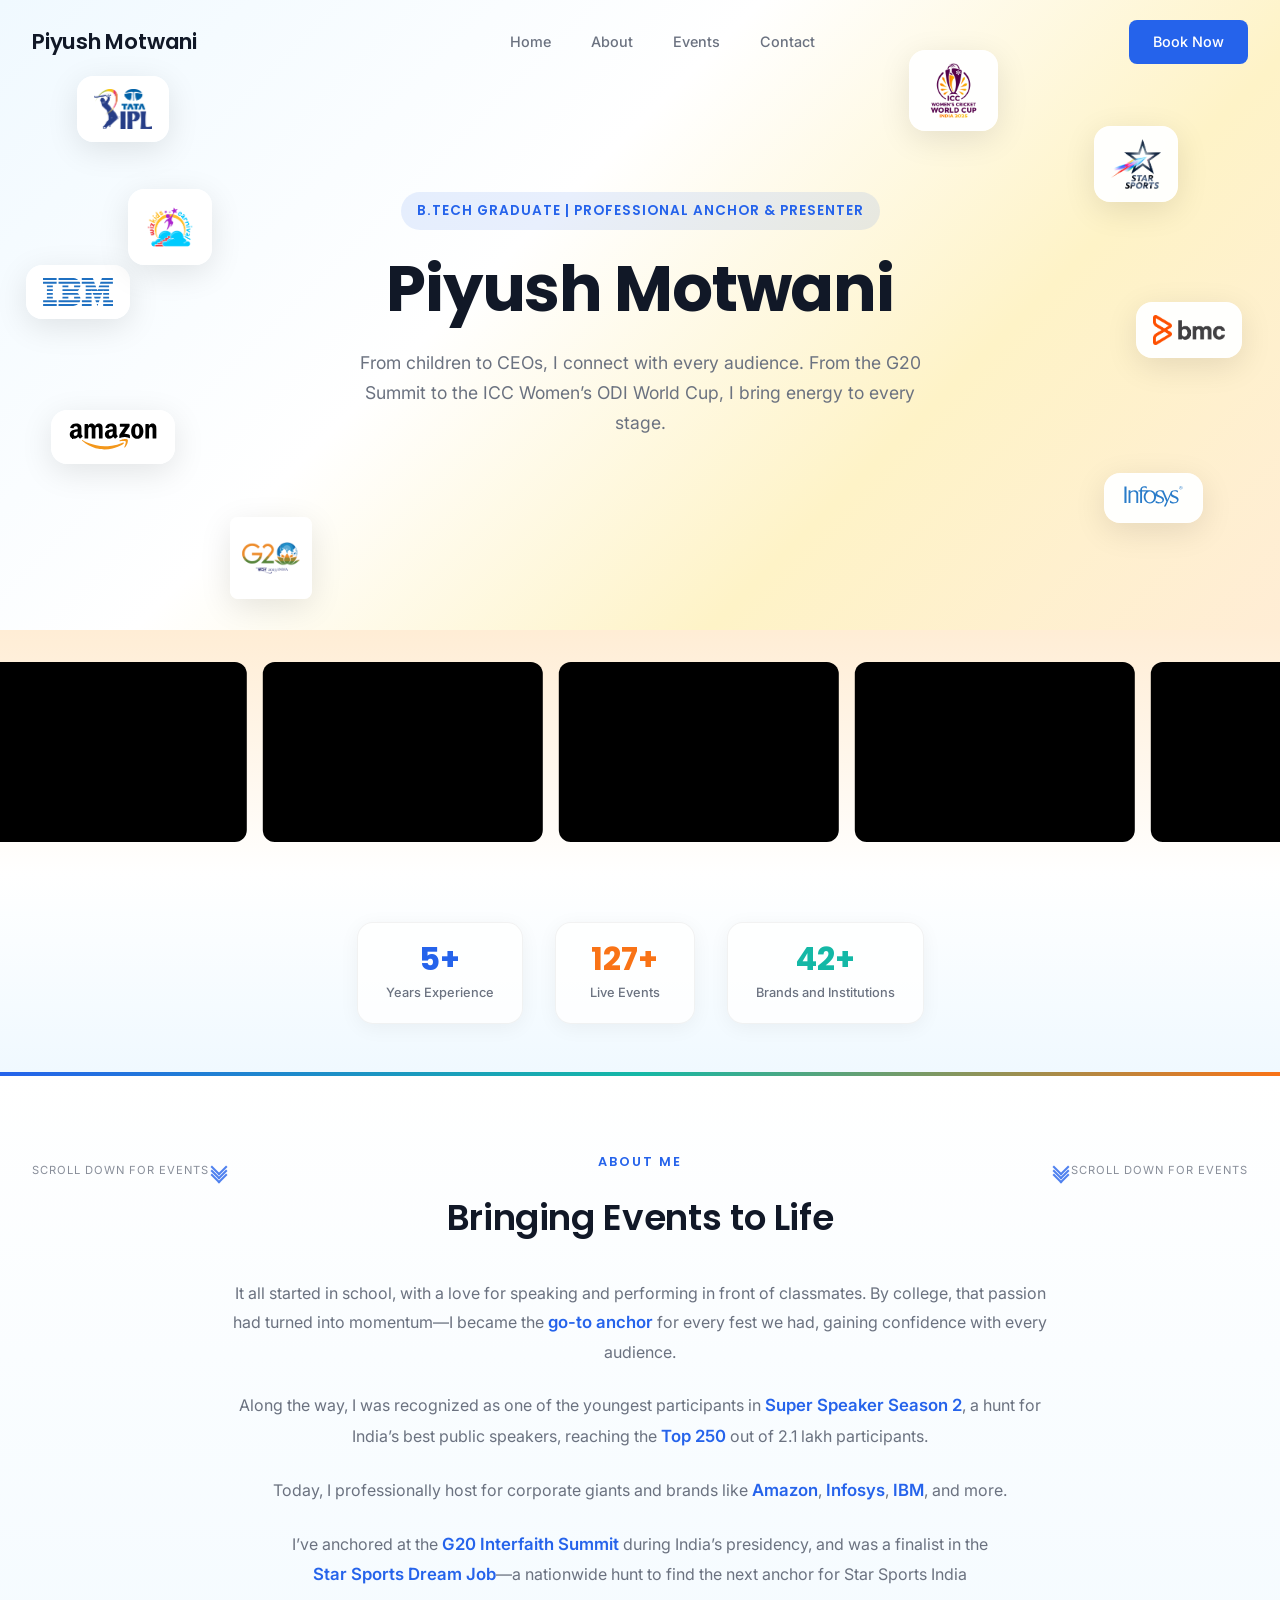
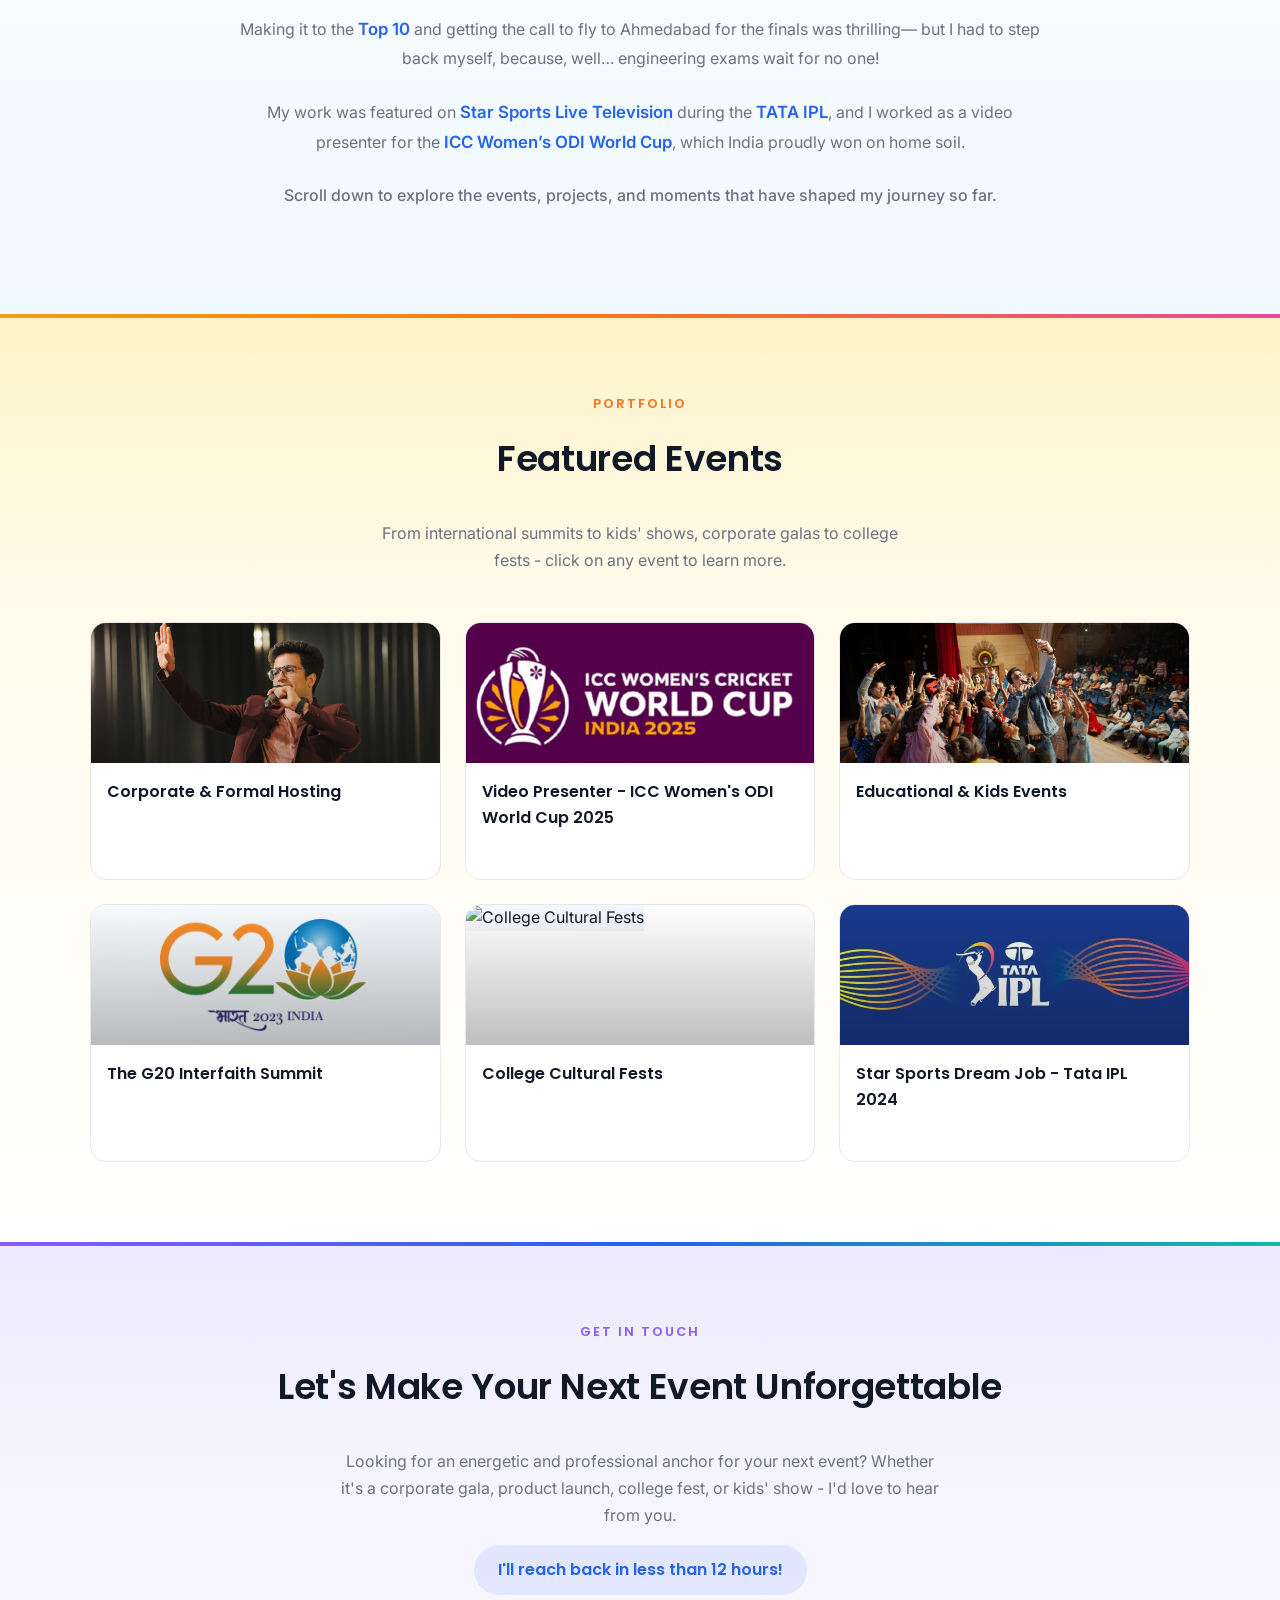
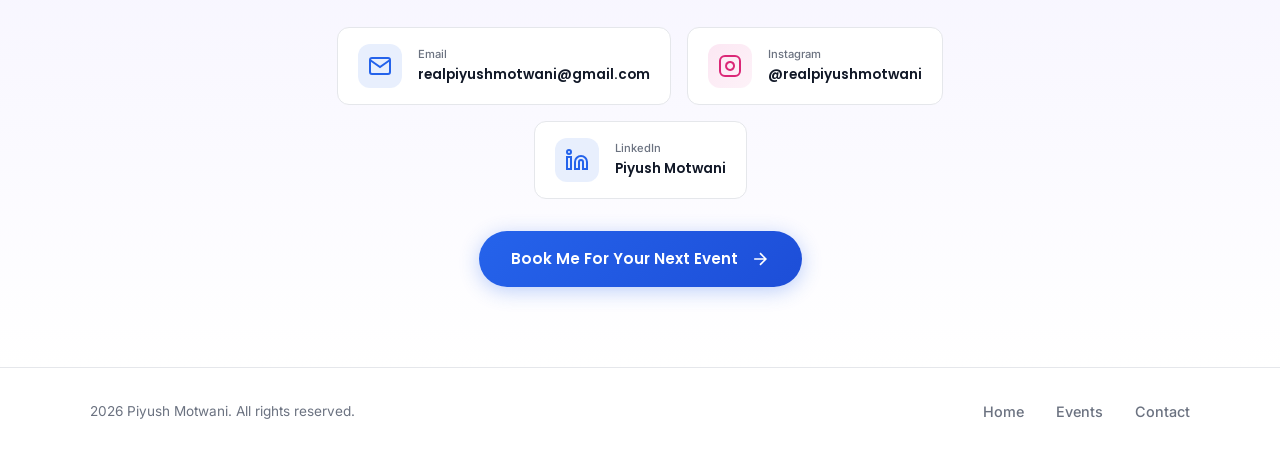
==== commit 90aa3b3f: "main added" ====
--- a/index.html
+++ b/index.html
@@ -85,8 +85,8 @@
     <div class="hero-content">
       <p class="hero-label">B.Tech Graduate | Professional Anchor & Presenter</p>
       <h1 class="hero-name">Piyush Motwani</h1>
-      <p class="hero-tagline">From children to CEOs, from the G20 Summit to the ICC Women’s ODI World Cup, I make every
-        audience feel connected.</p>
+      <p class="hero-tagline">From children to CEOs, I connect with every audience.
+        From the G20 Summit to the ICC Women’s ODI World Cup, I bring energy to every stage.</p>
     </div>
   </section>
 
@@ -124,30 +124,30 @@
     <div class="about-container">
       <div class="about-header-wrapper animate-on-scroll">
 
-  <!-- LEFT -->
-  <a href="#events" class="scroll-side left">
-    <span class="scroll-text">Scroll down for events</span>
-    <div class="scroll-arrows">
-      <span></span>
-      <span></span>
-      <span></span>
-    </div>
-  </a>
-
-  <!-- CENTER -->
-  <p class="section-label">About Me</p>
-
-  <!-- RIGHT -->
-  <a href="#events" class="scroll-side right">
-    <div class="scroll-arrows">
-      <span></span>
-      <span></span>
-      <span></span>
-    </div>
-    <span class="scroll-text">Scroll down for events</span>
-  </a>
-
-</div>
+        <!-- LEFT -->
+        <a href="#events" class="scroll-side left">
+          <span class="scroll-text">Scroll down for events</span>
+          <div class="scroll-arrows">
+            <span></span>
+            <span></span>
+            <span></span>
+          </div>
+        </a>
+
+        <!-- CENTER -->
+        <p class="section-label">About Me</p>
+
+        <!-- RIGHT -->
+        <a href="#events" class="scroll-side right">
+          <div class="scroll-arrows">
+            <span></span>
+            <span></span>
+            <span></span>
+          </div>
+          <span class="scroll-text">Scroll down for events</span>
+        </a>
+
+      </div>
       <h2 class="section-title animate-on-scroll">Bringing Events to Life</h2>
 
       <div class="about-content animate-on-scroll">
